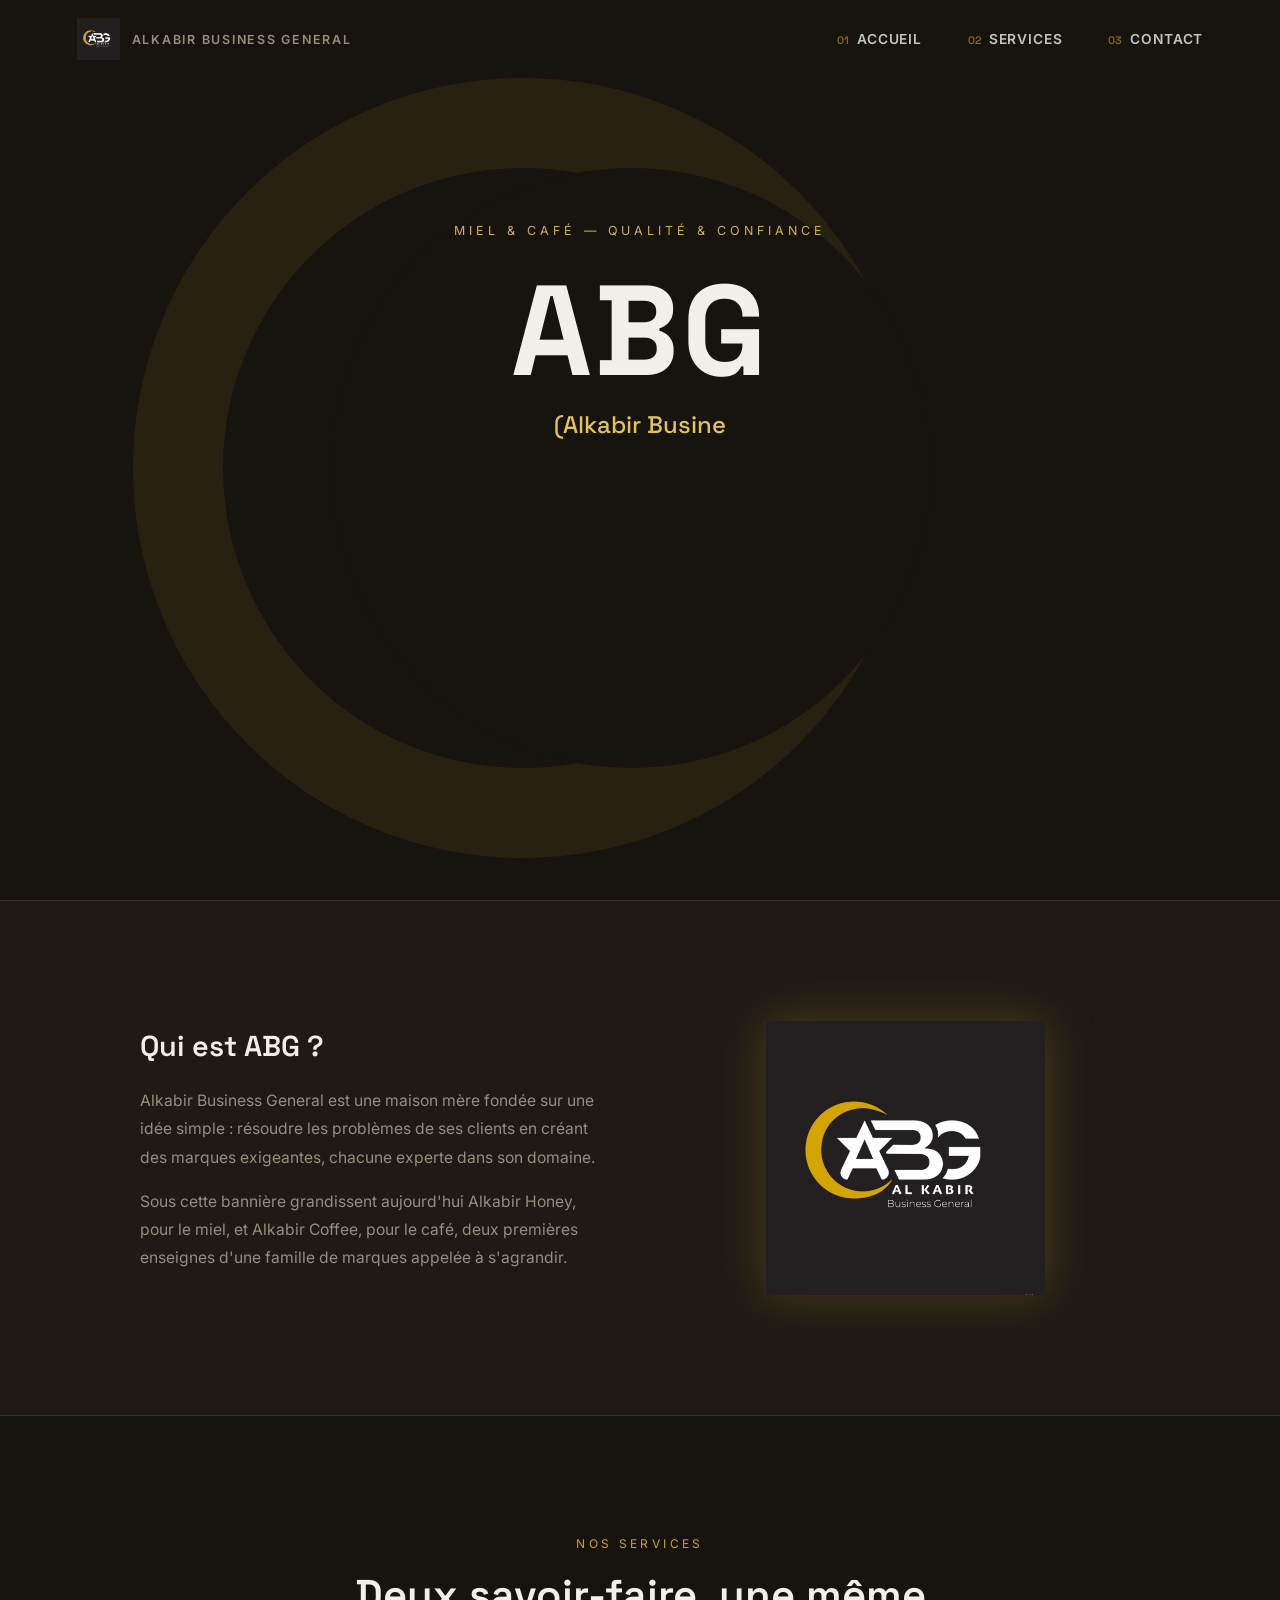
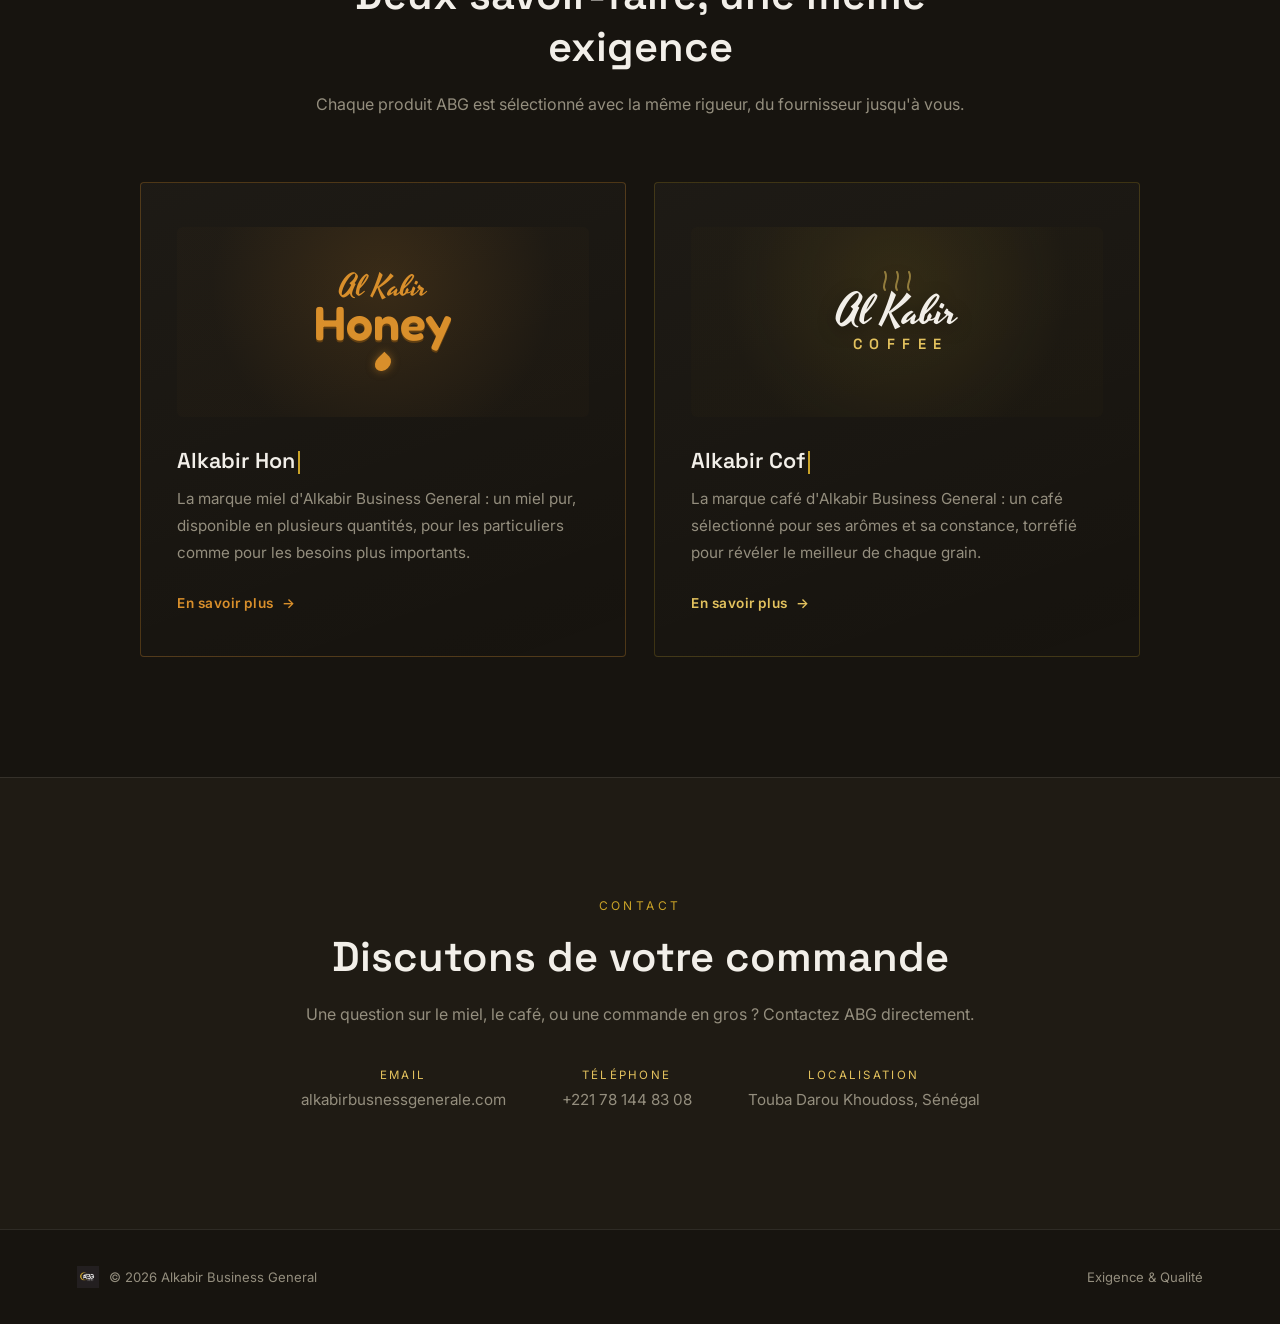
==== index.html @ 4dd462fc "Rename abg-landing.html to index.html" ====
<!DOCTYPE html>
<html lang="fr">
<head>
<meta charset="UTF-8">
<meta name="viewport" content="width=device-width, initial-scale=1.0">
<title>ABG — Alkabir Business General</title>
<link rel="preconnect" href="https://fonts.googleapis.com">
<link rel="preconnect" href="https://fonts.gstatic.com" crossorigin>
<link href="https://fonts.googleapis.com/css2?family=Space+Grotesk:wght@400;500;600;700&family=Inter:wght@400;500;600&family=Yesteryear&family=Fredoka:wght@500;600;700&display=swap" rel="stylesheet">
<link rel="stylesheet" href="style.css">
</head>
<body>

<header id="site-header">
  <div class="brand">
    <img src="ABG.jpeg" alt="l-image-de-ABG">
    <span>Alkabir Business General</span>
  </div>
  <nav id="mainNav">
    <ul>
      <li><a href="#accueil"><span class="nav-index">01</span>Accueil</a></li>
      <li><a href="#services"><span class="nav-index">02</span>Services</a></li>
      <li><a href="#contact"><span class="nav-index">03</span>Contact</a></li>
    </ul>
  </nav>
  <button id="navToggle" aria-label="Ouvrir le menu" aria-expanded="false">
    <span></span><span></span><span></span>
  </button>
</header>
<div id="mobileMenu">
  <ul>
    <li><a href="#accueil">Accueil</a></li>
    <li><a href="#services">Services</a></li>
    <li><a href="#contact">Contact</a></li>
  </ul>
</div>

<section class="hero" id="accueil">
  <div class="crescent"></div>
  <span class="eyebrow">Miel &amp; Café — Qualité &amp; Confiance</span>
  <div class="type-wrap">
    <div class="type-abg" id="typeAbg"><span id="typeAbgText"></span><span class="cursor" id="cursor1">&nbsp;</span></div>
    <span class="type-full" id="typeFull"></span>
  </div>
  <p class="tagline" id="tagline">
    ABG — Alkabir Business General est une maison qui construit des marques pensées pour résoudre
    de vrais besoins : la qualité, la confiance et l'exigence, portées par des enseignes comme
    Alkabir Honey et Alkabir Coffee, avec d'autres univers à venir.
  </p>
  <div class="scroll-cue" id="scrollCue">
    <span>Découvrir</span>
    <span class="stick"></span>
  </div>
</section>

<section id="accueil-about">
  <div class="about-grid">
    <div>
      <h3>Qui est ABG ?</h3>
      <p>
        Alkabir Business General est une maison mère fondée sur une idée simple : résoudre les
        problèmes de ses clients en créant des marques exigeantes, chacune experte dans son domaine.
      </p>
      <p>
        Sous cette bannière grandissent aujourd'hui Alkabir Honey, pour le miel, et Alkabir Coffee,
        pour le café, deux premières enseignes d'une famille de marques appelée à s'agrandir.
      </p>
    </div>
    <div class="about-mark">
      <img src="[data-uri]" alt="Emblème ABG">
    </div>
  </div>
</section>

<section id="services">
  <div class="section-head">
    <span class="kicker">Nos Services</span>
    <h2>Deux savoir-faire, une même exigence</h2>
    <p>Chaque produit ABG est sélectionné avec la même rigueur, du fournisseur jusqu'à vous.</p>
  </div>
  <div class="cards">
    <div class="card honey" data-type-target="Alkabir Honey">
      <div class="mark">
        <div class="brand-lockup">
          <span class="script">Al Kabir</span>
          <span class="big">Honey</span>
          <span class="drop"></span>
        </div>
      </div>
      <h3><span class="type-card" id="typeHoney"></span><span class="card-cursor">&nbsp;</span></h3>
      <p>La marque miel d'Alkabir Business General : un miel pur, disponible en plusieurs quantités, pour les particuliers comme pour les besoins plus importants.</p>
      <a class="link" href="#contact">En savoir plus <span class="arrow">→</span></a>
    </div>
    <div class="card coffee" data-type-target="Alkabir Coffee">
      <div class="mark">
        <div class="brand-lockup">
          <svg class="steam" viewBox="0 0 60 26">
            <path d="M18 24 c-4 -6 4 -10 0 -18"/>
            <path d="M30 24 c-4 -6 4 -10 0 -18"/>
            <path d="M42 24 c-4 -6 4 -10 0 -18"/>
          </svg>
          <span class="script">Al Kabir</span>
          <span class="sub">COFFEE</span>
        </div>
      </div>
      <h3><span class="type-card" id="typeCoffee"></span><span class="card-cursor">&nbsp;</span></h3>
      <p>La marque café d'Alkabir Business General : un café sélectionné pour ses arômes et sa constance, torréfié pour révéler le meilleur de chaque grain.</p>
      <a class="link" href="#contact">En savoir plus <span class="arrow">→</span></a>
    </div>
  </div>
</section>

<section id="contact">
  <div class="section-head">
    <span class="kicker">Contact</span>
    <h2>Discutons de votre commande</h2>
    <p>Une question sur le miel, le café, ou une commande en gros ? Contactez ABG directement.</p>
  </div>
  <div class="contact-row">
    <div><span>Email</span>alkabirbusnessgenerale.com</div>
    <div><span>Téléphone</span>+221 78 144 83 08</div>
    <div><span>Localisation</span>Touba Darou Khoudoss, Sénégal</div>
  </div>
</section>

<footer>
  <div class="brand-mini">
    <img src="ABG.jpeg" alt="L-image-de-ABG">
    <span>© 2026 Alkabir Business General</span>
  </div>
  <span>Exigence &amp; Qualité</span>
</footer>
<script src="script.js"></script>
</body>
</html>
---- style.css ----
:root{
    --bg: #17140F;
    --bg-soft: #1F1B14;
    --gold: #C9A227;
    --gold-light: #E3C25E;
    --cream: #F2EFE9;
    --grey: #948E7E;
    --coffee: #2B1D14;
    --honey: #D98F2B;
    --line: rgba(242,239,233,0.10);
  }
  *{box-sizing:border-box; margin:0; padding:0;}
  html{scroll-behavior:smooth;}
  body{
    background:var(--bg);
    color:var(--cream);
    font-family:'Inter', sans-serif;
    overflow-x:hidden;
  }
  h1,h2,h3, .display{
    font-family:'Space Grotesk', sans-serif;
  }
  a{color:inherit; text-decoration:none;}

  /* ---------- NAV ---------- */
  header{
    position:fixed; top:0; left:0; right:0; z-index:100;
    display:flex; align-items:center; justify-content:space-between;
    padding:18px 6vw;
    background:rgba(23,20,15,0);
    border-bottom:1px solid transparent;
    transition:background .35s ease, border-color .35s ease, padding .35s ease;
  }
  header.scrolled{
    background:rgba(23,20,15,0.92);
    backdrop-filter:blur(10px);
    border-bottom:1px solid var(--line);
    padding:12px 6vw;
  }
  .brand{display:flex; align-items:center; gap:12px;}
  .brand img{height:42px; width:auto; display:block; transition:height .35s ease;}
  header.scrolled .brand img{height:34px;}
  .brand span{font-weight:600; letter-spacing:0.14em; font-size:0.78rem; color:var(--grey); text-transform:uppercase;}
  nav ul{list-style:none; display:flex; gap:46px;}
  nav a{
    font-size:0.86rem; font-weight:600; color:var(--cream); opacity:0.8;
    position:relative; padding-bottom:4px;
    letter-spacing:0.06em; text-transform:uppercase;
    display:inline-flex; align-items:baseline; gap:8px;
    transition:opacity .25s ease;
  }
  nav a .nav-index{
    font-family:'Space Grotesk', sans-serif;
    font-size:0.68rem; font-weight:600;
    color:var(--gold); opacity:0.75;
    letter-spacing:0;
  }
  nav a::after{
    content:''; position:absolute; left:0; bottom:-2px; height:1px; width:0;
    background:var(--gold); transition:width .35s cubic-bezier(.4,0,.2,1);
  }
  nav a:hover{opacity:1;}
  nav a:hover::after{width:100%;}

  /* ---------- HAMBURGER / MOBILE MENU ---------- */
  #navToggle{
    display:none;
    flex-direction:column; justify-content:center; gap:5px;
    width:34px; height:34px;
    background:transparent; border:none; cursor:pointer;
    padding:0;
  }
  #navToggle span{
    display:block; width:100%; height:2px; background:var(--cream);
    border-radius:2px;
    transition:transform .3s ease, opacity .3s ease, background .3s ease;
  }
  #navToggle.open span:nth-child(1){transform:translateY(7px) rotate(45deg); background:var(--gold);}
  #navToggle.open span:nth-child(2){opacity:0;}
  #navToggle.open span:nth-child(3){transform:translateY(-7px) rotate(-45deg); background:var(--gold);}

  #mobileMenu{
    position:fixed; top:0; right:0;
    width:min(78vw, 320px); height:100vh;
    background:rgba(23,20,15,0.98);
    backdrop-filter:blur(10px);
    border-left:1px solid var(--line);
    z-index:99;
    transform:translateX(100%);
    transition:transform .4s cubic-bezier(.4,0,.2,1);
    display:flex; align-items:center;
  }
  #mobileMenu.open{transform:translateX(0);}
  #mobileMenu ul{list-style:none; width:100%; padding:0 12vw;}
  #mobileMenu li{border-bottom:1px solid var(--line);}
  #mobileMenu a{
    display:block; padding:22px 0;
    font-family:'Space Grotesk', sans-serif;
    font-size:1.4rem; font-weight:600; color:var(--cream);
  }

  /* ---------- HERO ---------- */
  .hero{
    position:relative;
    min-height:100vh;
    display:flex; flex-direction:column; align-items:center; justify-content:center;
    text-align:center;
    padding:120px 6vw 80px;
    overflow:hidden;
  }
  .crescent{
    position:absolute;
    width:min(70vw, 780px); height:min(70vw, 780px);
    border-radius:50%;
    border:min(9vw, 90px) solid var(--gold);
    opacity:0.09;
    left:50%; top:52%;
    transform:translate(-65%,-50%);
    pointer-events:none;
  }
  .crescent::after{
    content:'';
    position:absolute; inset:0;
    border-radius:50%;
    background:var(--bg);
    transform:translateX(18%);
  }
  .eyebrow{
    font-size:0.78rem; letter-spacing:0.32em; text-transform:uppercase;
    color:var(--gold-light); margin-bottom:26px; opacity:0.9;
    z-index:2;
  }
  .type-wrap{
    z-index:2;
    font-family:'Space Grotesk', sans-serif;
    font-weight:700;
    line-height:1.05;
  }
  .type-abg{
    font-size:clamp(3.2rem, 11vw, 8rem);
    color:var(--cream);
    letter-spacing:0.02em;
  }
  .type-abg .cursor{
    display:inline-block; width:0.09em; margin-left:6px;
    background:var(--gold); animation:blink 0.9s steps(1) infinite;
  }
  .type-full{
    display:block;
    font-size:clamp(1rem, 2.6vw, 1.5rem);
    font-weight:500;
    color:var(--gold-light);
    margin-top:14px;
    min-height:1.6em;
  }
  @keyframes blink{50%{opacity:0;}}
  .letter-pop{
    display:inline-block;
    opacity:0;
    animation:popIn .38s cubic-bezier(.34,1.56,.64,1) forwards;
  }
  @keyframes popIn{
    0%{opacity:0; transform:translateY(12px) scale(.55) rotate(-6deg); color:var(--gold-light);}
    55%{opacity:1; transform:translateY(-4px) scale(1.12) rotate(2deg); color:var(--gold-light);}
    100%{opacity:1; transform:translateY(0) scale(1) rotate(0deg); color:inherit;}
  }
  .tagline{
    z-index:2;
    max-width:620px;
    margin:34px auto 0;
    font-size:1.05rem;
    line-height:1.75;
    color:var(--grey);
    opacity:0;
    transform:translateY(12px);
    transition:opacity .8s ease, transform .8s ease;
  }
  .tagline.show{opacity:1; transform:translateY(0);}
  .scroll-cue{
    z-index:2;
    margin-top:56px;
    font-size:0.75rem;
    letter-spacing:0.24em;
    text-transform:uppercase;
    color:var(--grey);
    display:flex; flex-direction:column; align-items:center; gap:10px;
    opacity:0;
    transition:opacity 1s ease;
  }
  .scroll-cue.show{opacity:0.7;}
  .scroll-cue .stick{width:1px; height:34px; background:var(--grey); position:relative; overflow:hidden;}
  .scroll-cue .stick::after{
    content:''; position:absolute; top:-100%; left:0; width:100%; height:100%;
    background:var(--gold); animation:drip 1.8s ease-in-out infinite;
  }
  @keyframes drip{0%{top:-100%;} 60%{top:100%;} 100%{top:100%;}}

  /* ---------- SECTION helpers ---------- */
  section{padding:120px 6vw;}
  .section-head{max-width:680px; margin:0 auto 64px; text-align:center;}
  .section-head .kicker{
    display:block; font-size:0.75rem; letter-spacing:0.28em; text-transform:uppercase;
    color:var(--gold); margin-bottom:18px;
  }
  .section-head h2{font-size:clamp(1.8rem,4vw,2.6rem); font-weight:600; line-height:1.25;}
  .section-head p{margin-top:18px; color:var(--grey); font-size:1rem; line-height:1.7;}

  /* ---------- ABOUT ---------- */
  #accueil-about{
    background:var(--bg-soft);
    border-top:1px solid var(--line);
    border-bottom:1px solid var(--line);
  }
  .about-grid{
    max-width:1000px; margin:0 auto;
    display:grid; grid-template-columns:1fr 1fr; gap:60px; align-items:center;
  }
  .about-grid h3{font-size:1.8rem; font-weight:600; margin-bottom:22px; line-height:1.3;}
  .about-grid p{color:var(--grey); line-height:1.8; margin-bottom:16px; font-size:0.98rem;}
  .about-mark{
    display:flex; align-items:center; justify-content:center;
    position:relative;
  }
  .about-mark::before{
    content:'';
    position:absolute;
    width:70%; height:70%;
    border-radius:50%;
    background:radial-gradient(circle, rgba(201,162,39,0.28), rgba(201,162,39,0) 70%);
    animation:glowPulse 4.5s ease-in-out infinite;
  }
  .about-mark img{
    width:100%; max-width:280px; height:auto;
    position:relative; z-index:1;
    animation:logoFloat 5.5s ease-in-out infinite;
    filter:drop-shadow(0 0 24px rgba(201,162,39,0.25));
  }
  @keyframes logoFloat{
    0%,100%{transform:translateY(0) rotate(0deg);}
    50%{transform:translateY(-10px) rotate(-1.2deg);}
  }
  @keyframes glowPulse{
    0%,100%{opacity:0.5; transform:scale(0.92);}
    50%{opacity:1; transform:scale(1.08);}
  }
  @media (prefers-reduced-motion: reduce){
    .about-mark img, .about-mark::before{animation:none;}
  }

  /* ---------- SERVICES ---------- */
  #services{
    scroll-margin-top:90px;
  }
  .cards{
    max-width:1000px; margin:0 auto;
    display:grid; grid-template-columns:1fr 1fr; gap:28px;
  }
  .card{
    border:1px solid var(--line);
    border-radius:4px;
    padding:44px 36px;
    background:linear-gradient(160deg, rgba(242,239,233,0.03), rgba(242,239,233,0));
    transition:border-color .3s ease, transform .3s ease;
  }
  .card:hover{transform:translateY(-4px);}
  .card .mark{
    width:100%; height:190px;
    display:flex; align-items:center; justify-content:center;
    margin-bottom:30px;
    border-radius:6px;
    position:relative;
    overflow:hidden;
  }
  .card .mark svg{
    height:100%; width:auto;
    filter:drop-shadow(0 10px 22px rgba(0,0,0,0.35));
    transition:transform .4s ease;
  }
  .card:hover .mark svg{transform:translateY(-4px) scale(1.03);}
  .card.honey{border-color:rgba(217,143,43,0.28);}
  .card.honey .mark{background:radial-gradient(circle at 50% 30%, rgba(217,143,43,0.16), rgba(217,143,43,0.02) 70%);}
  .card.coffee{border-color:rgba(201,162,39,0.22);}
  .card.coffee .mark{background:radial-gradient(circle at 50% 30%, rgba(201,162,39,0.14), rgba(201,162,39,0.02) 70%);}

  /* ---------- BRAND LOGO LOCKUPS (Alkabir Honey / Alkabir Coffee) ---------- */
  .brand-lockup{
    display:flex; flex-direction:column; align-items:center; justify-content:center;
    text-align:center; position:relative; z-index:1;
    transition:transform .4s ease;
  }
  .card:hover .brand-lockup{transform:translateY(-4px);}
  .brand-lockup .script{
    font-family:'Yesteryear', cursive;
    line-height:1;
  }
  .brand-lockup .drip{
    position:absolute; pointer-events:none;
  }
  /* Coffee lockup */
  .coffee .brand-lockup .script{
    font-size:2.6rem; color:var(--cream);
    text-shadow:0 4px 18px rgba(0,0,0,0.4);
  }
  .coffee .brand-lockup .sub{
    font-family:'Space Grotesk', sans-serif;
    font-size:0.92rem; font-weight:600; letter-spacing:0.5em;
    color:var(--gold-light); margin-top:2px; padding-left:0.5em;
  }
  .coffee .brand-lockup .steam{
    position:absolute; top:-26px; left:50%; transform:translateX(-50%);
    width:60px; height:26px; opacity:0.55;
  }
  .coffee .brand-lockup .steam path{
    stroke:var(--gold-light); stroke-width:2; fill:none; stroke-linecap:round;
    animation:steamRise 3.2s ease-in-out infinite;
  }
  .coffee .brand-lockup .steam path:nth-child(2){animation-delay:.5s;}
  .coffee .brand-lockup .steam path:nth-child(3){animation-delay:1s;}
  @keyframes steamRise{
    0%{opacity:0; transform:translateY(6px);}
    30%{opacity:0.7;}
    100%{opacity:0; transform:translateY(-14px);}
  }
  /* Honey lockup */
  .honey .brand-lockup .script{
    font-size:1.9rem; color:var(--honey);
  }
  .honey .brand-lockup .big{
    font-family:'Fredoka', sans-serif;
    font-weight:600; font-size:3rem; line-height:1;
    color:var(--honey);
    text-shadow:0 2px 0 rgba(169,102,14,0.4);
    margin-top:-6px;
  }
  .honey .brand-lockup .drop{
    width:14px; height:18px; margin:8px auto 0;
    background:var(--honey);
    border-radius:0 50% 50% 50%;
    transform:rotate(45deg);
    animation:dropFall 2.6s ease-in-out infinite;
    box-shadow:0 0 8px rgba(217,143,43,0.5);
  }
  @keyframes dropFall{
    0%,100%{transform:rotate(45deg) translateY(0); opacity:1;}
    50%{transform:rotate(45deg) translateY(6px); opacity:0.6;}
  }
  .card h3{font-size:1.35rem; font-weight:600; margin-bottom:12px; font-family:'Space Grotesk', sans-serif;}
  .card-cursor{
    display:inline-block; width:0.08em; margin-left:3px;
    background:var(--gold); animation:blink 0.9s steps(1) infinite;
    height:1.1em; vertical-align:-0.15em;
  }
  .card.animated .card-cursor{display:none;}
  .card p{color:var(--grey); font-size:0.95rem; line-height:1.75; margin-bottom:26px;}
  .card .link{
    font-size:0.85rem; font-weight:600; letter-spacing:0.04em;
    display:inline-flex; align-items:center; gap:8px;
  }
  .card.honey .link{color:var(--honey);}
  .card.coffee .link{color:var(--gold-light);}
  .card .link .arrow{transition:transform .25s ease;}
  .card:hover .link .arrow{transform:translateX(5px);}

  /* ---------- CONTACT ---------- */
  #contact{
    background:var(--bg-soft);
    border-top:1px solid var(--line);
    text-align:center;
  }
  #contact .section-head{margin-bottom:40px;}
  .contact-row{
    display:flex; justify-content:center; gap:56px; flex-wrap:wrap;
    color:var(--grey); font-size:0.95rem;
  }
  .contact-row div span{display:block; color:var(--gold-light); font-size:0.72rem; letter-spacing:0.2em; text-transform:uppercase; margin-bottom:8px;}

  /* ---------- FOOTER ---------- */
  footer{
    padding:36px 6vw;
    display:flex; align-items:center; justify-content:space-between;
    border-top:1px solid var(--line);
    font-size:0.82rem; color:var(--grey);
    flex-wrap:wrap; gap:12px;
  }
  footer .brand-mini{display:flex; align-items:center; gap:10px;}
  footer .brand-mini img{height:22px;}

  @media (max-width:760px){
    nav ul{display:none;}
    #navToggle{display:flex;}
    .about-grid{grid-template-columns:1fr; text-align:center;}
    .about-mark{order:-1;}
    .cards{grid-template-columns:1fr;}
    .contact-row{gap:28px;}
  }

  @media (prefers-reduced-motion: reduce){
    html{scroll-behavior:auto;}
    .type-abg .cursor{animation:none;}
    .scroll-cue .stick::after{animation:none;}
    .tagline{transition:none;}
    .coffee .brand-lockup .steam path,
    .honey .brand-lockup .drop{animation:none;}
  }
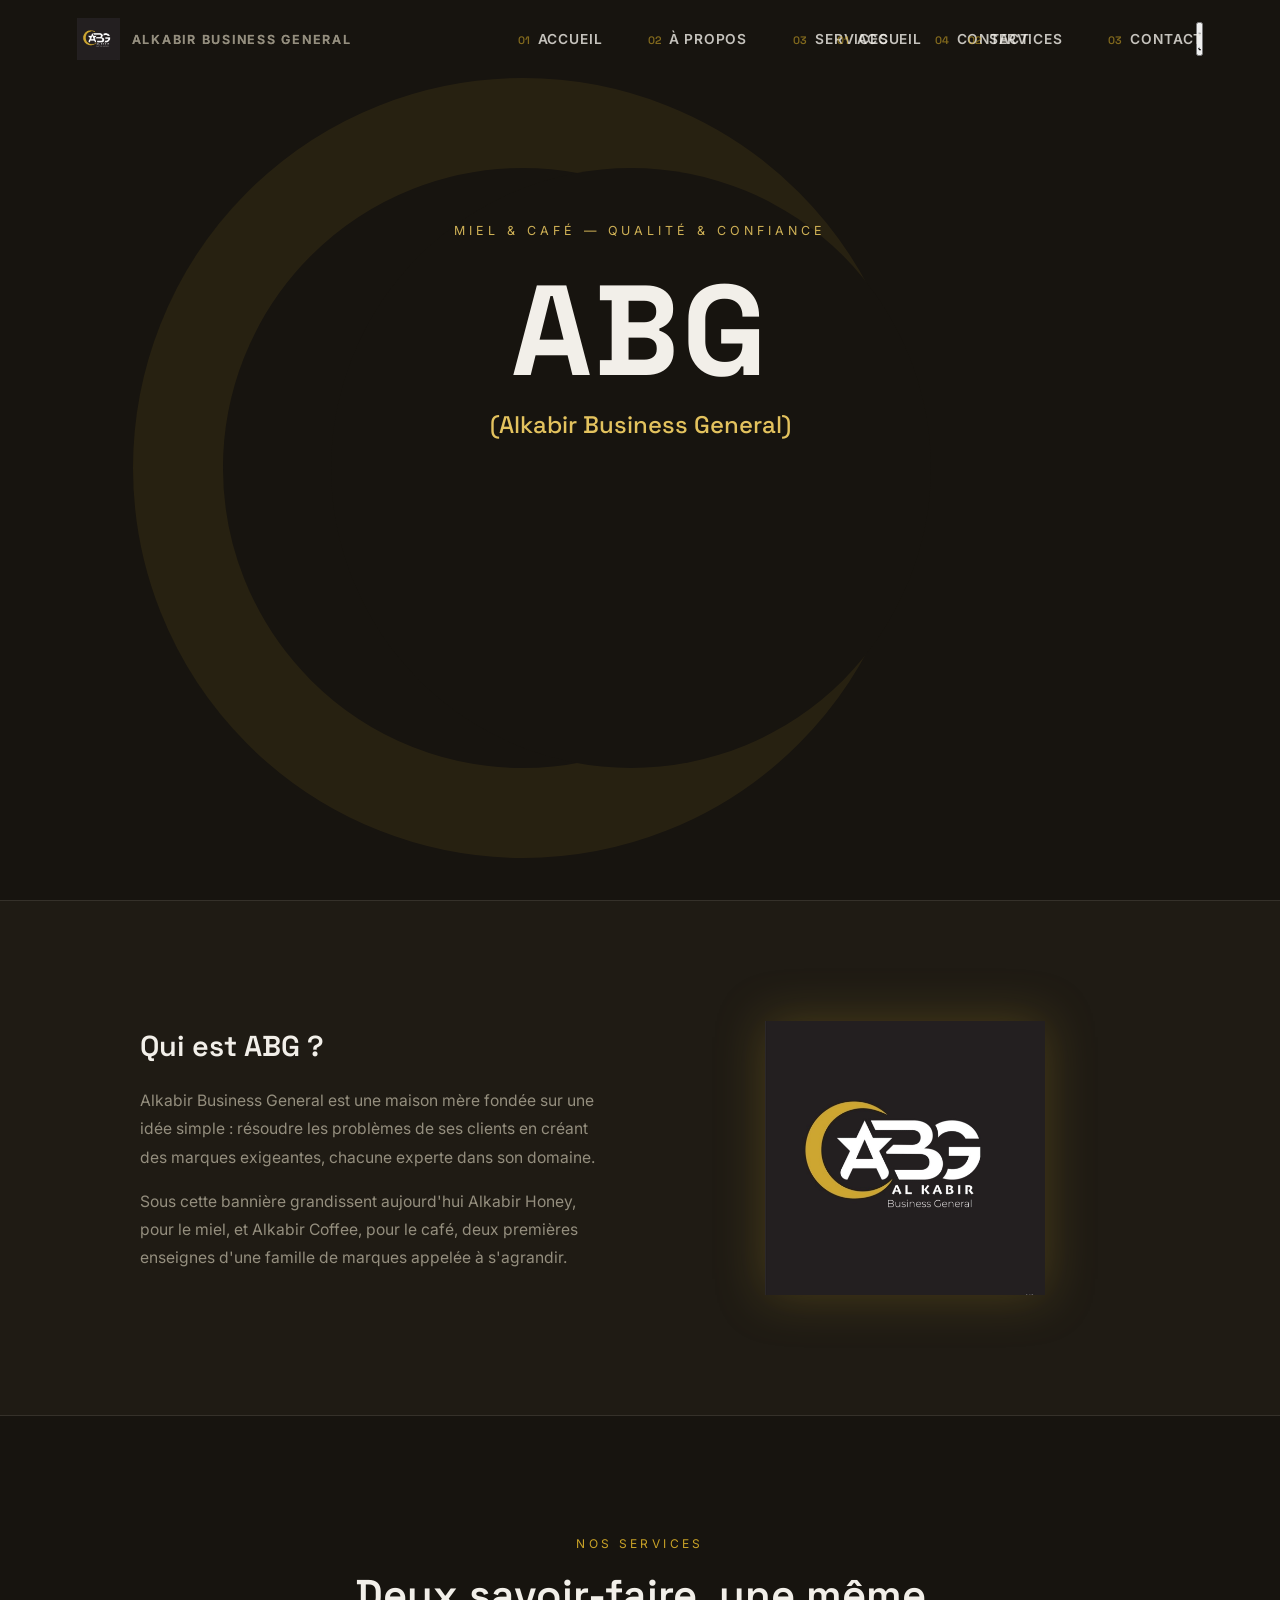
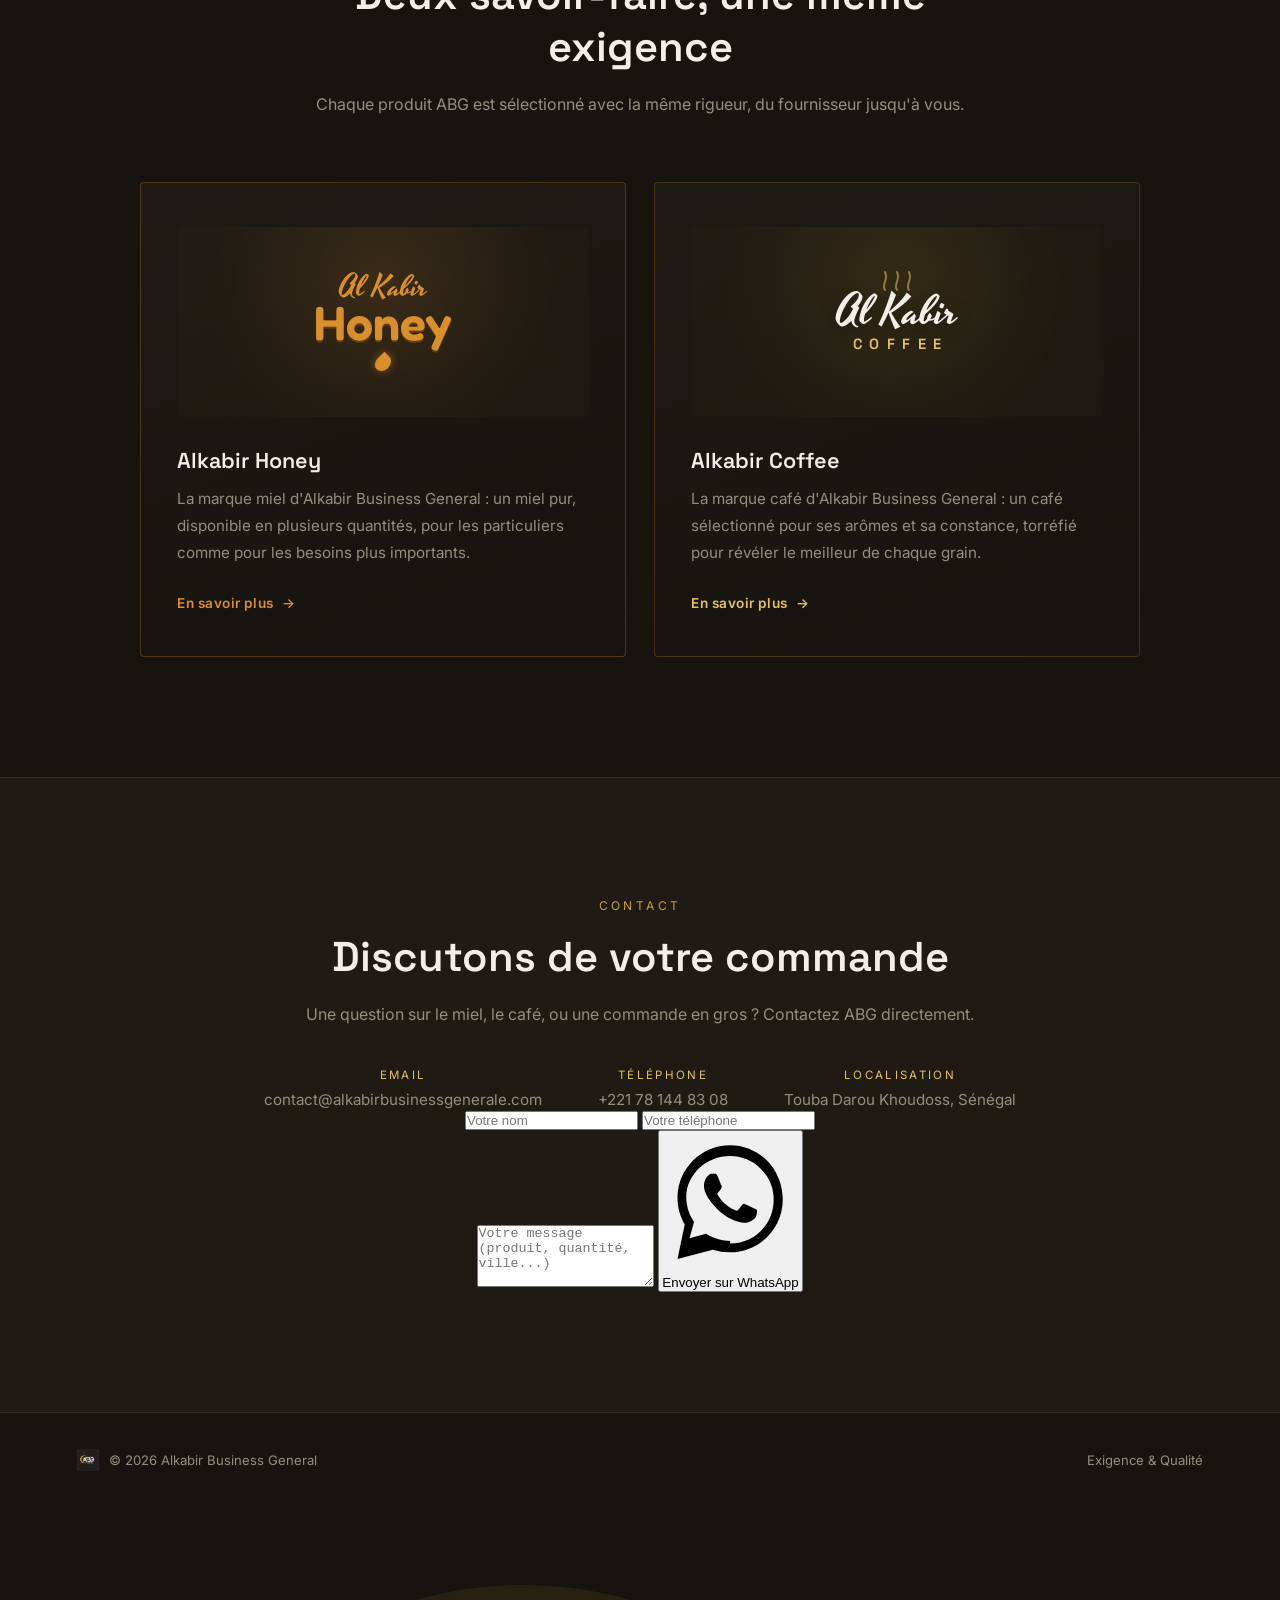
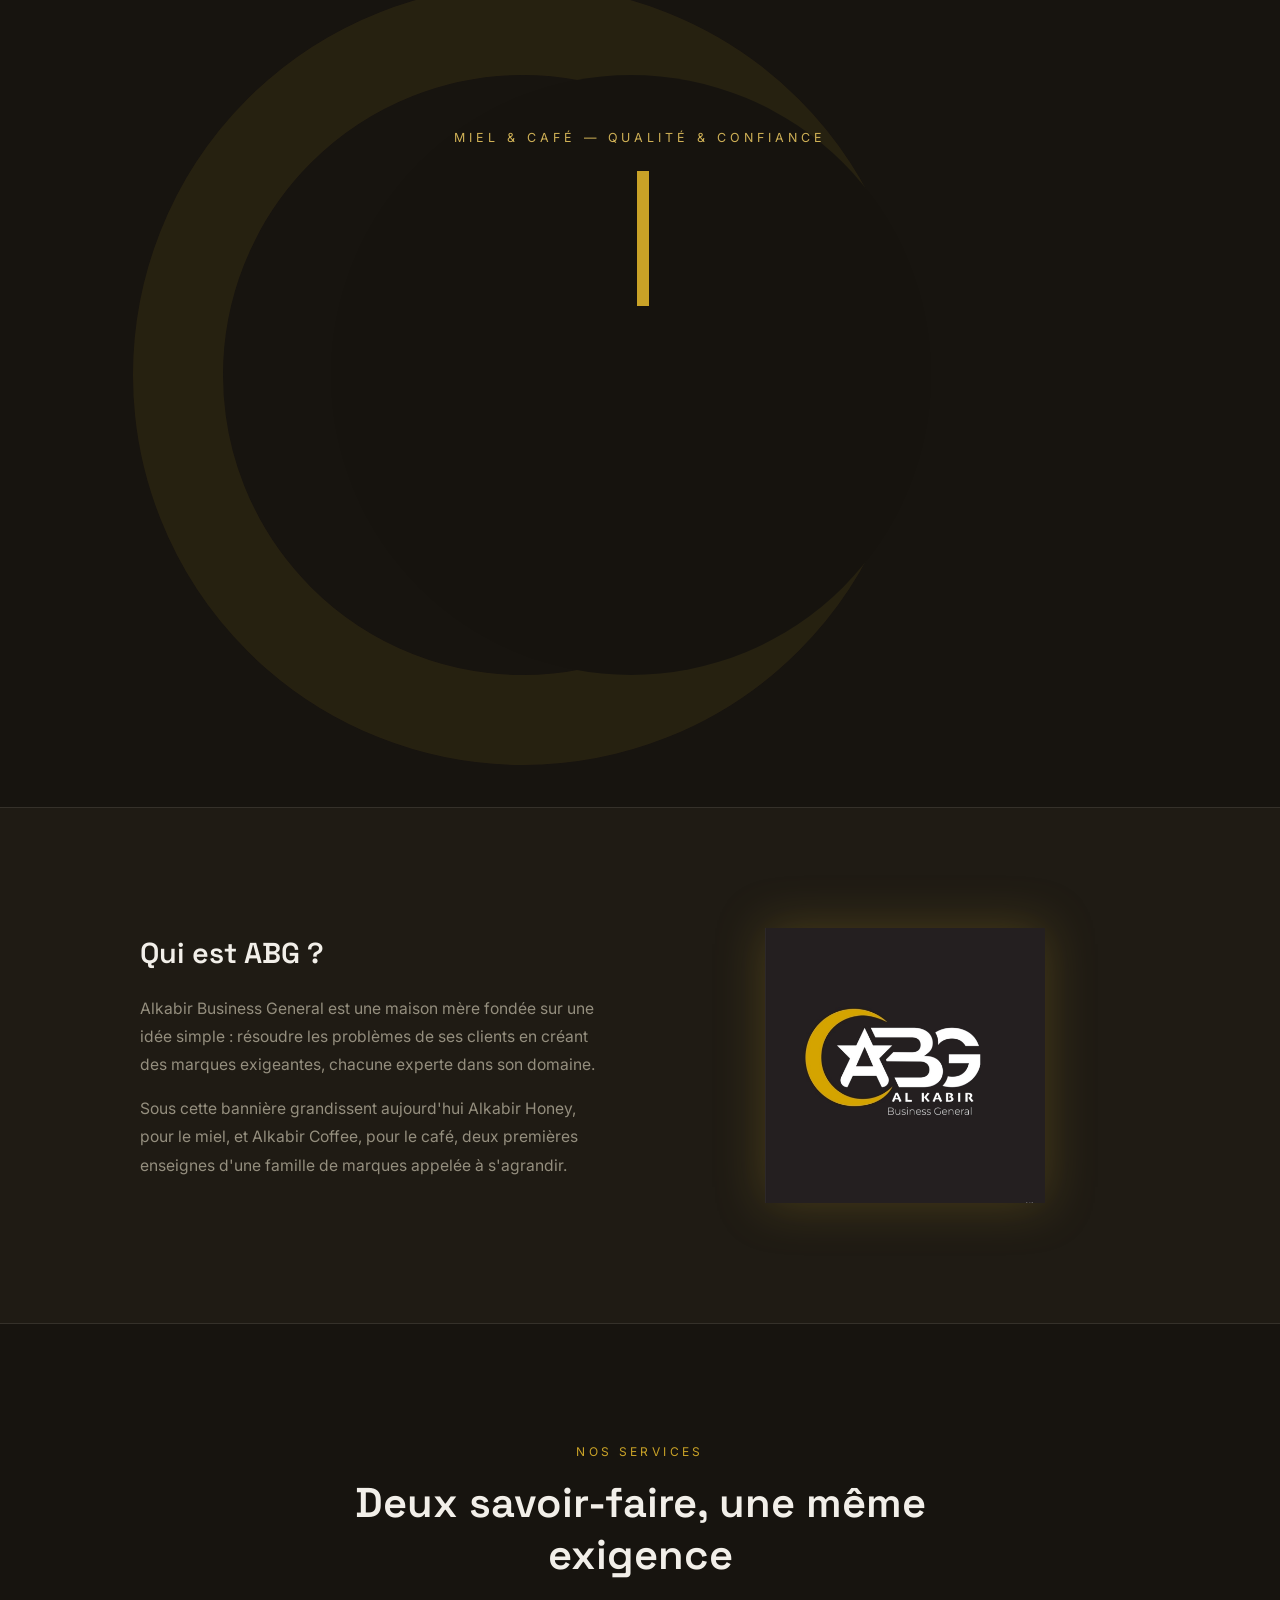
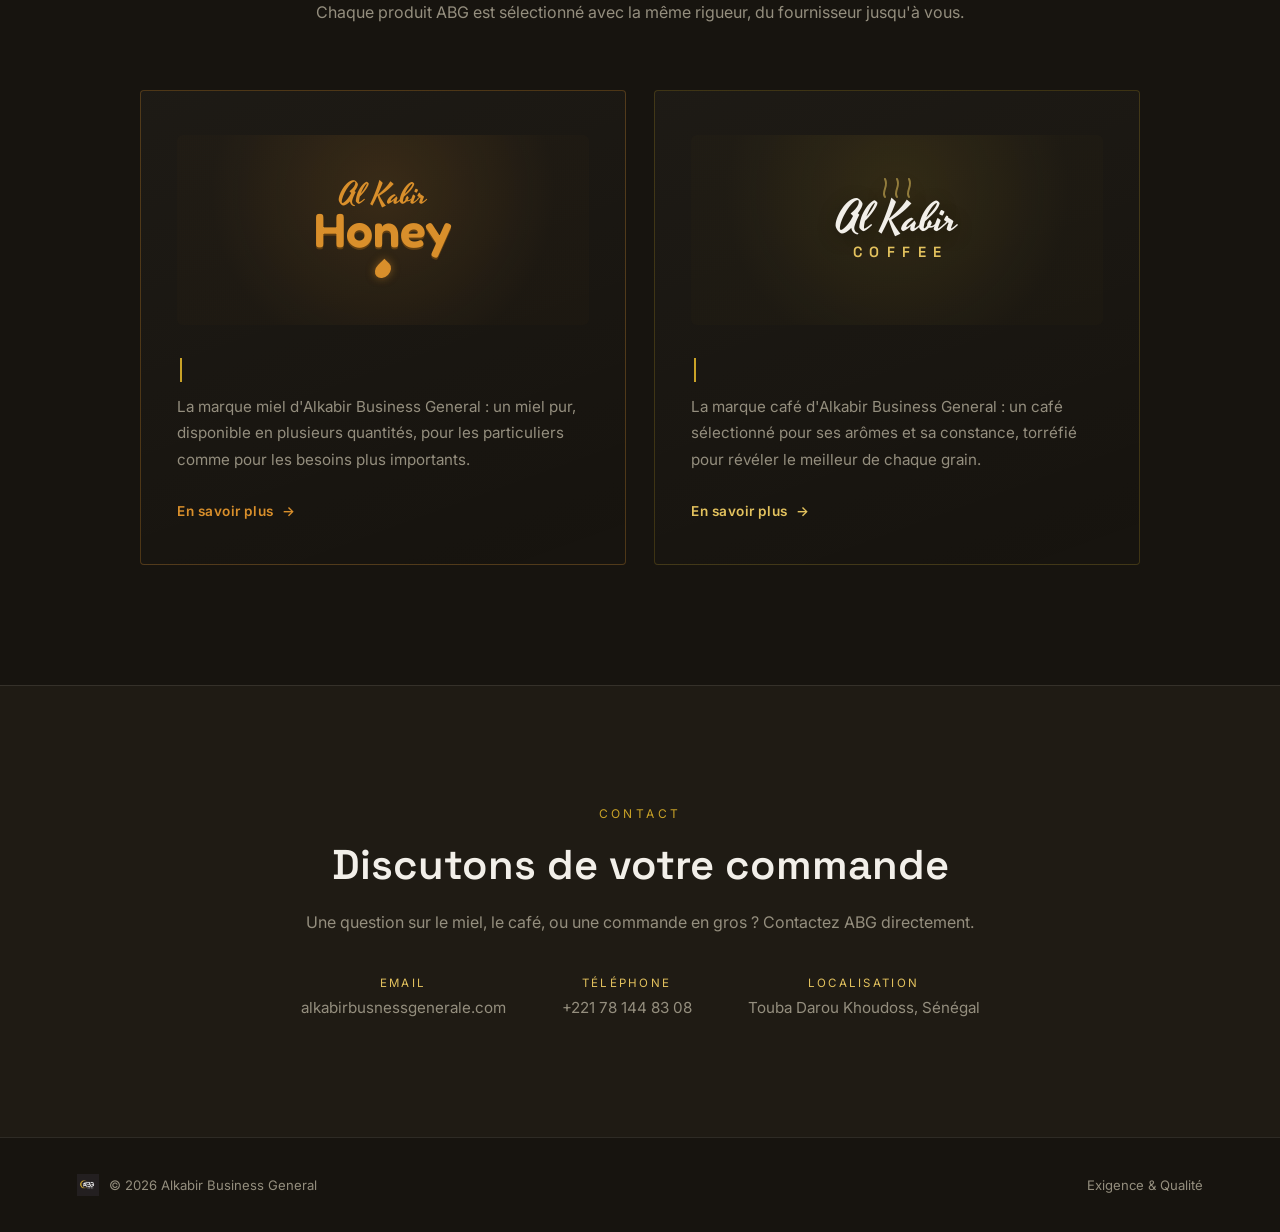
==== commit 28ed971d: "Create index.html for ABG website layout Added HTML structure for the ABG website, including header," ====
--- a/index.html
+++ b/index.html
@@ -10,6 +10,166 @@
 <link rel="stylesheet" href="style.css">
 </head>
 <body>
+<!DOCTYPE html>
+<html lang="fr">
+<head>
+<meta charset="UTF-8">
+<meta name="viewport" content="width=device-width, initial-scale=1.0">
+<title>ABG — Alkabir Business General</title>
+<meta name="description" content="Alkabir Business General (ABG) : miel et café de qualité, avec Alkabir Honey et Alkabir Coffee. Basé à Touba Darou Khoudoss, Sénégal.">
+<link rel="preconnect" href="https://fonts.googleapis.com">
+<link rel="preconnect" href="https://fonts.gstatic.com" crossorigin>
+<link href="https://fonts.googleapis.com/css2?family=Space+Grotesk:wght@400;500;600;700&family=Inter:wght@400;500;600&family=Yesteryear&family=Fredoka:wght@500;600;700&display=swap" rel="stylesheet">
+<link rel="stylesheet" href="style.css">
+<script>
+  (function(){
+    var t = localStorage.getItem('abg-theme') || 'dark';
+    document.documentElement.setAttribute('data-theme', t);
+  })();
+</script>
+</head>
+<body>
+
+<header id="site-header">
+  <div class="brand">
+    <img src="ABG.jpeg" alt="Logo ABG — Alkabir Business General" class="brand-logo">
+    <span>Alkabir Business General</span>
+  </div>
+  <nav id="mainNav">
+    <ul>
+      <li><a href="#accueil"><span class="nav-index">01</span>Accueil</a></li>
+      <li><a href="#accueil-about"><span class="nav-index">02</span>À propos</a></li>
+      <li><a href="#services"><span class="nav-index">03</span>Services</a></li>
+      <li><a href="#contact"><span class="nav-index">04</span>Contact</a></li>
+    </ul>
+  </nav>
+  <button id="themeToggle" class="theme-toggle" aria-label="Changer de thème">
+    <svg class="icon-sun" viewBox="0 0 24 24" fill="none" stroke="currentColor" stroke-width="2"><circle cx="12" cy="12" r="4.5"/><path d="M12 2.5v2M12 19.5v2M4.2 4.2l1.4 1.4M18.4 18.4l1.4 1.4M2.5 12h2M19.5 12h2M4.2 19.8l1.4-1.4M18.4 5.6l1.4-1.4"/></svg>
+    <svg class="icon-moon" viewBox="0 0 24 24" fill="currentColor"><path d="M20.5 14.5A8.5 8.5 0 0 1 9.5 3.5a.6.6 0 0 0-.8-.7A9.5 9.5 0 1 0 21.2 15.3a.6.6 0 0 0-.7-.8z"/></svg>
+  </button>
+  <button id="navToggle" aria-label="Ouvrir le menu" aria-expanded="false">
+    <span></span><span></span><span></span>
+  </button>
+</header>
+<div id="mobileMenu">
+  <ul>
+    <li><a href="#accueil">Accueil</a></li>
+    <li><a href="#accueil-about">À propos</a></li>
+    <li><a href="#services">Services</a></li>
+    <li><a href="#contact">Contact</a></li>
+  </ul>
+</div>
+
+<section class="hero" id="accueil">
+  <div class="crescent"></div>
+  <span class="eyebrow">Miel &amp; Café — Qualité &amp; Confiance</span>
+  <div class="type-wrap">
+    <div class="type-abg" id="typeAbg"><span id="typeAbgText"></span><span class="cursor" id="cursor1">&nbsp;</span></div>
+    <span class="type-full" id="typeFull"></span>
+  </div>
+  <p class="tagline" id="tagline">
+    ABG — Alkabir Business General est une maison qui construit des marques pensées pour résoudre
+    de vrais besoins : la qualité, la confiance et l'exigence, portées par des enseignes comme
+    Alkabir Honey et Alkabir Coffee, avec d'autres univers à venir.
+  </p>
+  <div class="scroll-cue" id="scrollCue">
+    <span>Découvrir</span>
+    <span class="stick"></span>
+  </div>
+</section>
+
+<section id="accueil-about">
+  <div class="about-grid">
+    <div>
+      <h3>Qui est ABG ?</h3>
+      <p>
+        Alkabir Business General est une maison mère fondée sur une idée simple : résoudre les
+        problèmes de ses clients en créant des marques exigeantes, chacune experte dans son domaine.
+      </p>
+      <p>
+        Sous cette bannière grandissent aujourd'hui Alkabir Honey, pour le miel, et Alkabir Coffee,
+        pour le café, deux premières enseignes d'une famille de marques appelée à s'agrandir.
+      </p>
+    </div>
+    <div class="about-mark">
+      <img src="ABG.jpeg" alt="Emblème ABG" class="brand-logo">
+    </div>
+  </div>
+</section>
+
+<section id="services">
+  <div class="section-head">
+    <span class="kicker">Nos Services</span>
+    <h2>Deux savoir-faire, une même exigence</h2>
+    <p>Chaque produit ABG est sélectionné avec la même rigueur, du fournisseur jusqu'à vous.</p>
+  </div>
+  <div class="cards">
+    <div class="card honey" data-type-target="Alkabir Honey">
+      <div class="mark">
+        <div class="brand-lockup">
+          <span class="script">Al Kabir</span>
+          <span class="big">Honey</span>
+          <span class="drop"></span>
+        </div>
+      </div>
+      <h3><span class="type-card" id="typeHoney"></span><span class="card-cursor">&nbsp;</span></h3>
+      <p>La marque miel d'Alkabir Business General : un miel pur, disponible en plusieurs quantités, pour les particuliers comme pour les besoins plus importants.</p>
+      <a class="link" href="#contact">En savoir plus <span class="arrow">→</span></a>
+    </div>
+    <div class="card coffee" data-type-target="Alkabir Coffee">
+      <div class="mark">
+        <div class="brand-lockup">
+          <svg class="steam" viewBox="0 0 60 26">
+            <path d="M18 24 c-4 -6 4 -10 0 -18"/>
+            <path d="M30 24 c-4 -6 4 -10 0 -18"/>
+            <path d="M42 24 c-4 -6 4 -10 0 -18"/>
+          </svg>
+          <span class="script">Al Kabir</span>
+          <span class="sub">COFFEE</span>
+        </div>
+      </div>
+      <h3><span class="type-card" id="typeCoffee"></span><span class="card-cursor">&nbsp;</span></h3>
+      <p>La marque café d'Alkabir Business General : un café sélectionné pour ses arômes et sa constance, torréfié pour révéler le meilleur de chaque grain.</p>
+      <a class="link" href="#contact">En savoir plus <span class="arrow">→</span></a>
+    </div>
+  </div>
+</section>
+
+<section id="contact">
+  <div class="section-head">
+    <span class="kicker">Contact</span>
+    <h2>Discutons de votre commande</h2>
+    <p>Une question sur le miel, le café, ou une commande en gros ? Contactez ABG directement.</p>
+  </div>
+  <div class="contact-row">
+    <div><span>Email</span><a href="mailto:contact@alkabirbusinessgenerale.com">contact@alkabirbusinessgenerale.com</a></div>
+    <div><span>Téléphone</span>+221 78 144 83 08</div>
+    <div><span>Localisation</span>Touba Darou Khoudoss, Sénégal</div>
+  </div>
+
+  <form id="contactForm" class="contact-form" novalidate>
+    <div class="form-row">
+      <input type="text" id="cf-name" name="name" placeholder="Votre nom" required>
+      <input type="tel" id="cf-phone" name="phone" placeholder="Votre téléphone" required>
+    </div>
+    <textarea id="cf-message" name="message" rows="4" placeholder="Votre message (produit, quantité, ville...)" required></textarea>
+    <button type="submit" class="btn-whatsapp">
+      <svg viewBox="0 0 32 32" class="wa-icon" aria-hidden="true"><path fill="currentColor" d="M16.02 3C9.4 3 4 8.4 4 15.02c0 2.22.6 4.3 1.65 6.1L4 29l8.06-2.11a12.9 12.9 0 0 0 3.96.62h.01c6.62 0 12.02-5.4 12.02-12.02C28.05 8.4 22.65 3 16.02 3zm0 21.9h-.01a10 10 0 0 1-5.1-1.4l-.37-.22-3.79.99 1.02-3.7-.24-.38a9.86 9.86 0 0 1-1.53-5.27C6 9.9 10.4 5.5 16.03 5.5c2.66 0 5.16 1.04 7.04 2.93a9.85 9.85 0 0 1 2.91 7.03c0 5.63-4.4 10.04-9.96 10.04zm5.5-7.44c-.3-.15-1.77-.87-2.05-.97-.27-.1-.47-.15-.67.15-.2.3-.77.97-.94 1.17-.17.2-.35.22-.65.07-.3-.15-1.25-.46-2.38-1.47-.88-.78-1.47-1.75-1.65-2.05-.17-.3-.02-.46.13-.6.13-.13.3-.35.45-.52.15-.17.2-.3.3-.5.1-.2.05-.37-.02-.52-.07-.15-.67-1.6-.92-2.2-.24-.57-.49-.5-.67-.5h-.57c-.2 0-.52.07-.79.37-.27.3-1.04 1.02-1.04 2.47s1.07 2.87 1.22 3.07c.15.2 2.1 3.2 5.1 4.5.71.31 1.27.49 1.7.63.72.23 1.37.2 1.88.12.57-.08 1.77-.72 2.02-1.42.25-.7.25-1.3.17-1.42-.07-.12-.27-.2-.57-.35z"/></svg>
+      Envoyer sur WhatsApp
+    </button>
+  </form>
+</section>
+
+<footer>
+  <div class="brand-mini">
+    <img src="ABG.jpeg" alt="Logo ABG — Alkabir Business General" class="brand-logo">
+    <span>© 2026 Alkabir Business General</span>
+  </div>
+  <span>Exigence &amp; Qualité</span>
+</footer>
+<script src="script.js"></script>
+</body>
+</html>
 
 <header id="site-header">
   <div class="brand">
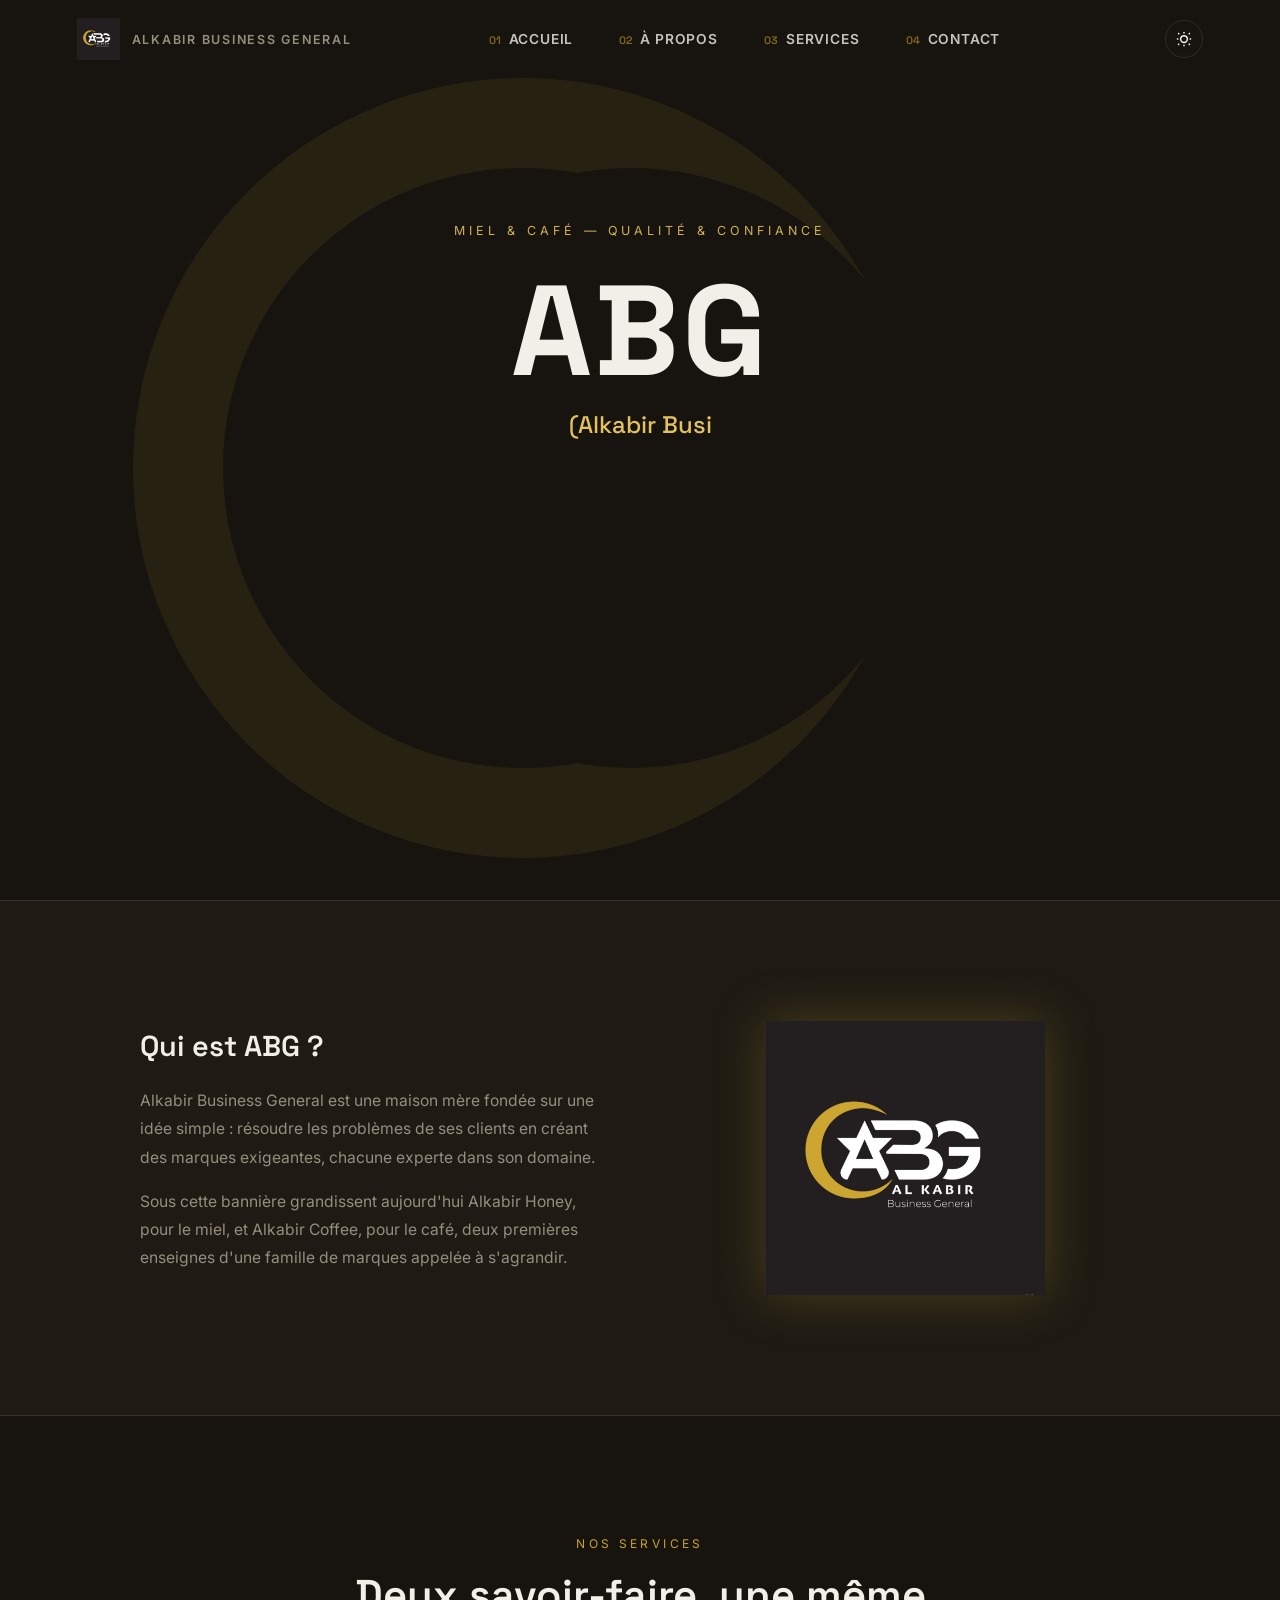
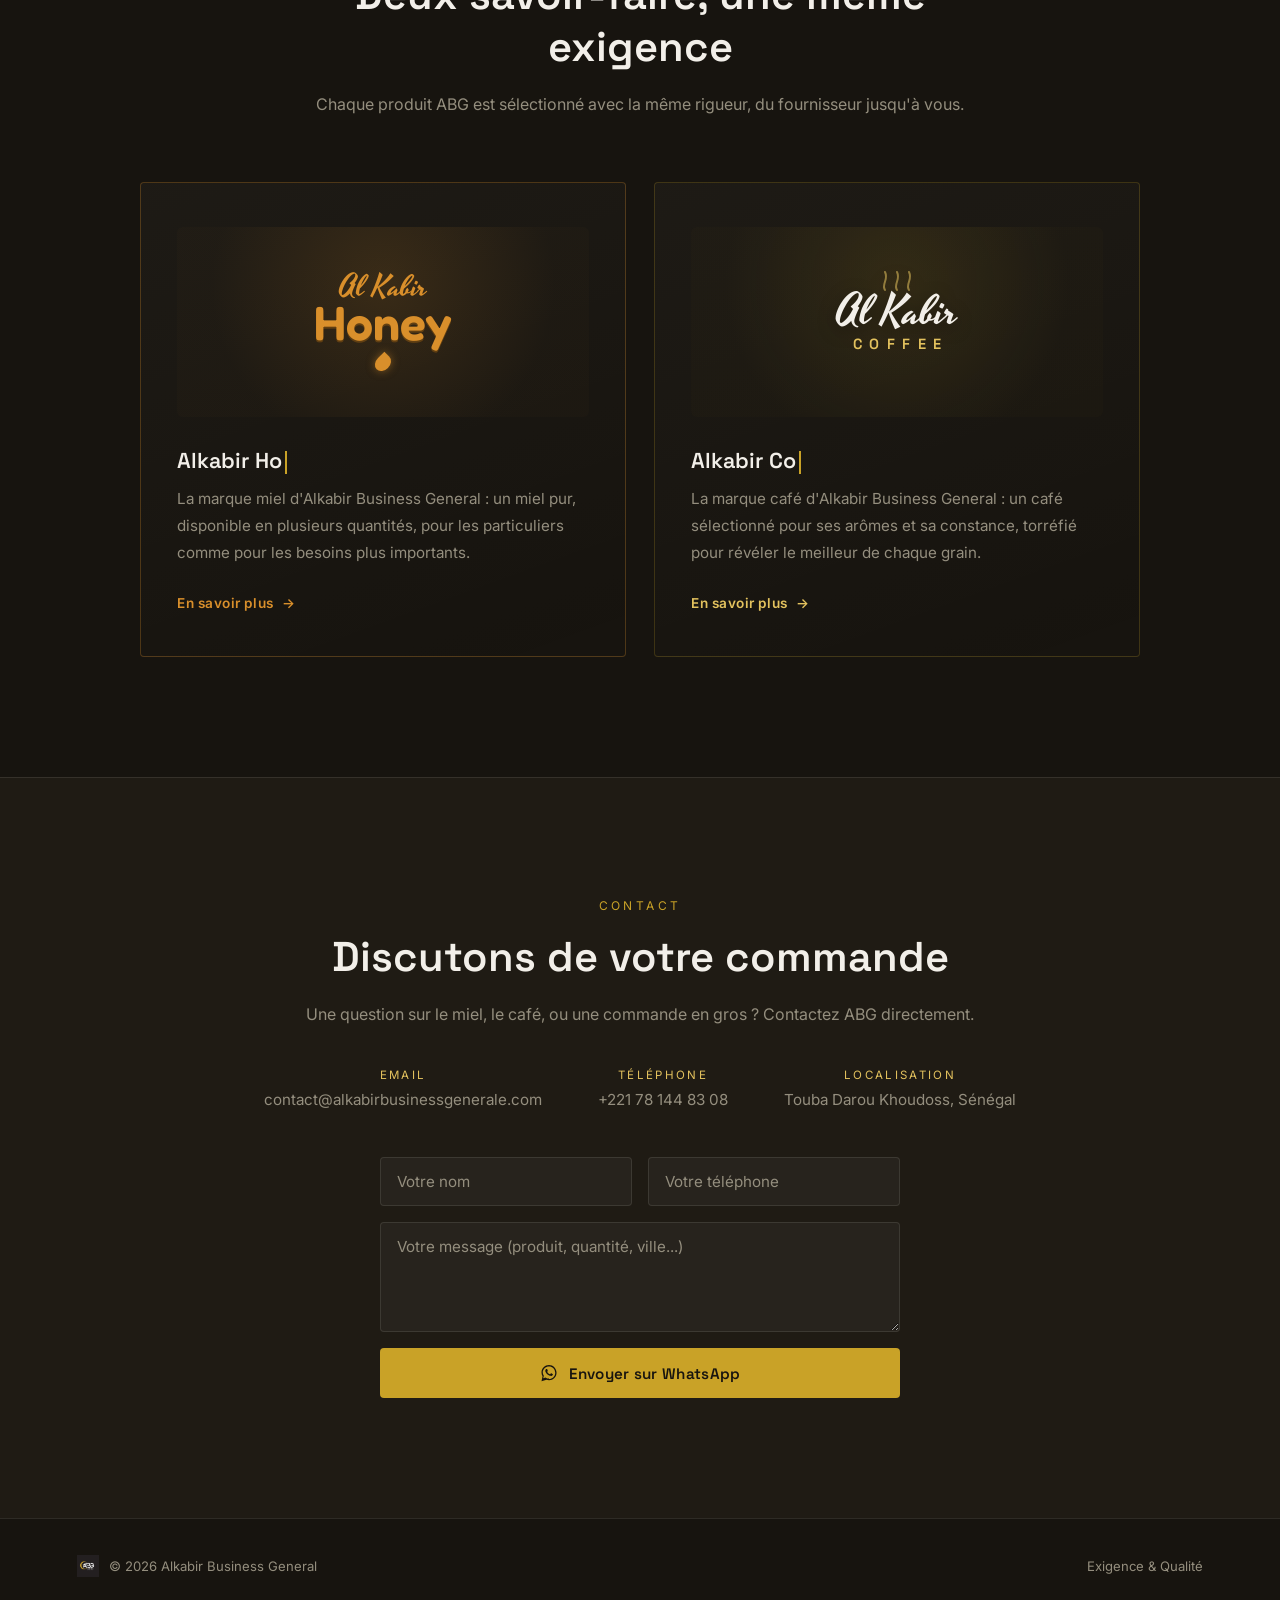
==== commit b94d037e: "Update print statement from 'Hello' to 'Goodbye'" ====
--- a/index.html
+++ b/index.html
@@ -170,126 +170,3 @@
 <script src="script.js"></script>
 </body>
 </html>
-
-<header id="site-header">
-  <div class="brand">
-    <img src="ABG.jpeg" alt="l-image-de-ABG">
-    <span>Alkabir Business General</span>
-  </div>
-  <nav id="mainNav">
-    <ul>
-      <li><a href="#accueil"><span class="nav-index">01</span>Accueil</a></li>
-      <li><a href="#services"><span class="nav-index">02</span>Services</a></li>
-      <li><a href="#contact"><span class="nav-index">03</span>Contact</a></li>
-    </ul>
-  </nav>
-  <button id="navToggle" aria-label="Ouvrir le menu" aria-expanded="false">
-    <span></span><span></span><span></span>
-  </button>
-</header>
-<div id="mobileMenu">
-  <ul>
-    <li><a href="#accueil">Accueil</a></li>
-    <li><a href="#services">Services</a></li>
-    <li><a href="#contact">Contact</a></li>
-  </ul>
-</div>
-
-<section class="hero" id="accueil">
-  <div class="crescent"></div>
-  <span class="eyebrow">Miel &amp; Café — Qualité &amp; Confiance</span>
-  <div class="type-wrap">
-    <div class="type-abg" id="typeAbg"><span id="typeAbgText"></span><span class="cursor" id="cursor1">&nbsp;</span></div>
-    <span class="type-full" id="typeFull"></span>
-  </div>
-  <p class="tagline" id="tagline">
-    ABG — Alkabir Business General est une maison qui construit des marques pensées pour résoudre
-    de vrais besoins : la qualité, la confiance et l'exigence, portées par des enseignes comme
-    Alkabir Honey et Alkabir Coffee, avec d'autres univers à venir.
-  </p>
-  <div class="scroll-cue" id="scrollCue">
-    <span>Découvrir</span>
-    <span class="stick"></span>
-  </div>
-</section>
-
-<section id="accueil-about">
-  <div class="about-grid">
-    <div>
-      <h3>Qui est ABG ?</h3>
-      <p>
-        Alkabir Business General est une maison mère fondée sur une idée simple : résoudre les
-        problèmes de ses clients en créant des marques exigeantes, chacune experte dans son domaine.
-      </p>
-      <p>
-        Sous cette bannière grandissent aujourd'hui Alkabir Honey, pour le miel, et Alkabir Coffee,
-        pour le café, deux premières enseignes d'une famille de marques appelée à s'agrandir.
-      </p>
-    </div>
-    <div class="about-mark">
-      <img src="[data-uri]" alt="Emblème ABG">
-    </div>
-  </div>
-</section>
-
-<section id="services">
-  <div class="section-head">
-    <span class="kicker">Nos Services</span>
-    <h2>Deux savoir-faire, une même exigence</h2>
-    <p>Chaque produit ABG est sélectionné avec la même rigueur, du fournisseur jusqu'à vous.</p>
-  </div>
-  <div class="cards">
-    <div class="card honey" data-type-target="Alkabir Honey">
-      <div class="mark">
-        <div class="brand-lockup">
-          <span class="script">Al Kabir</span>
-          <span class="big">Honey</span>
-          <span class="drop"></span>
-        </div>
-      </div>
-      <h3><span class="type-card" id="typeHoney"></span><span class="card-cursor">&nbsp;</span></h3>
-      <p>La marque miel d'Alkabir Business General : un miel pur, disponible en plusieurs quantités, pour les particuliers comme pour les besoins plus importants.</p>
-      <a class="link" href="#contact">En savoir plus <span class="arrow">→</span></a>
-    </div>
-    <div class="card coffee" data-type-target="Alkabir Coffee">
-      <div class="mark">
-        <div class="brand-lockup">
-          <svg class="steam" viewBox="0 0 60 26">
-            <path d="M18 24 c-4 -6 4 -10 0 -18"/>
-            <path d="M30 24 c-4 -6 4 -10 0 -18"/>
-            <path d="M42 24 c-4 -6 4 -10 0 -18"/>
-          </svg>
-          <span class="script">Al Kabir</span>
-          <span class="sub">COFFEE</span>
-        </div>
-      </div>
-      <h3><span class="type-card" id="typeCoffee"></span><span class="card-cursor">&nbsp;</span></h3>
-      <p>La marque café d'Alkabir Business General : un café sélectionné pour ses arômes et sa constance, torréfié pour révéler le meilleur de chaque grain.</p>
-      <a class="link" href="#contact">En savoir plus <span class="arrow">→</span></a>
-    </div>
-  </div>
-</section>
-
-<section id="contact">
-  <div class="section-head">
-    <span class="kicker">Contact</span>
-    <h2>Discutons de votre commande</h2>
-    <p>Une question sur le miel, le café, ou une commande en gros ? Contactez ABG directement.</p>
-  </div>
-  <div class="contact-row">
-    <div><span>Email</span>alkabirbusnessgenerale.com</div>
-    <div><span>Téléphone</span>+221 78 144 83 08</div>
-    <div><span>Localisation</span>Touba Darou Khoudoss, Sénégal</div>
-  </div>
-</section>
-
-<footer>
-  <div class="brand-mini">
-    <img src="ABG.jpeg" alt="L-image-de-ABG">
-    <span>© 2026 Alkabir Business General</span>
-  </div>
-  <span>Exigence &amp; Qualité</span>
-</footer>
-<script src="script.js"></script>
-</body>
-</html>
--- a/style.css
+++ b/style.css
@@ -9,6 +9,18 @@
     --honey: #D98F2B;
     --line: rgba(242,239,233,0.10);
   }
+  [data-theme="light"]{
+    --bg: #FBFAF7;
+    --bg-soft: #F0EEE6;
+    --gold: #C9A227;
+    --gold-light: #9C7A17;
+    --cream: #163731;
+    --grey: #5C665F;
+    --coffee: #2B1D14;
+    --honey: #B96E17;
+    --line: rgba(22,55,49,0.14);
+  }
+  body{transition:background-color .35s ease, color .35s ease;}
   *{box-sizing:border-box; margin:0; padding:0;}
   html{scroll-behavior:smooth;}
   body{
@@ -36,6 +48,9 @@
     backdrop-filter:blur(10px);
     border-bottom:1px solid var(--line);
     padding:12px 6vw;
+  }
+  [data-theme="light"] header.scrolled{
+    background:rgba(251,250,247,0.92);
   }
   .brand{display:flex; align-items:center; gap:12px;}
   .brand img{height:42px; width:auto; display:block; transition:height .35s ease;}
@@ -90,6 +105,9 @@
     transition:transform .4s cubic-bezier(.4,0,.2,1);
     display:flex; align-items:center;
   }
+  [data-theme="light"] #mobileMenu{
+    background:rgba(251,250,247,0.98);
+  }
   #mobileMenu.open{transform:translateX(0);}
   #mobileMenu ul{list-style:none; width:100%; padding:0 12vw;}
   #mobileMenu li{border-bottom:1px solid var(--line);}
@@ -98,6 +116,25 @@
     font-family:'Space Grotesk', sans-serif;
     font-size:1.4rem; font-weight:600; color:var(--cream);
   }
+
+  /* ---------- THEME TOGGLE ---------- */
+  .theme-toggle{
+    width:38px; height:38px;
+    border-radius:50%;
+    border:1px solid var(--line);
+    background:transparent;
+    display:flex; align-items:center; justify-content:center;
+    color:var(--cream);
+    cursor:pointer;
+    margin-left:28px;
+    transition:border-color .25s ease, transform .25s ease;
+    flex-shrink:0;
+  }
+  .theme-toggle:hover{border-color:var(--gold); transform:rotate(12deg);}
+  .theme-toggle svg{width:18px; height:18px;}
+  .theme-toggle .icon-moon{display:none;}
+  [data-theme="light"] .theme-toggle .icon-sun{display:none;}
+  [data-theme="light"] .theme-toggle .icon-moon{display:block;}
 
   /* ---------- HERO ---------- */
   .hero{
@@ -374,6 +411,62 @@
   }
   .contact-row div span{display:block; color:var(--gold-light); font-size:0.72rem; letter-spacing:0.2em; text-transform:uppercase; margin-bottom:8px;}
 
+  /* ---------- CONTACT FORM ---------- */
+  .contact-form{
+    max-width:520px;
+    margin:48px auto 0;
+    display:flex;
+    flex-direction:column;
+    gap:16px;
+    text-align:left;
+  }
+  .contact-form .form-row{
+    display:grid;
+    grid-template-columns:1fr 1fr;
+    gap:16px;
+  }
+  .contact-form input,
+  .contact-form textarea{
+    width:100%;
+    background:rgba(242,239,233,0.04);
+    border:1px solid var(--line);
+    border-radius:4px;
+    padding:14px 16px;
+    color:var(--cream);
+    font-family:'Inter', sans-serif;
+    font-size:0.95rem;
+    transition:border-color .25s ease, background .25s ease;
+  }
+  .contact-form textarea{resize:vertical; min-height:110px;}
+  .contact-form input::placeholder,
+  .contact-form textarea::placeholder{color:var(--grey);}
+  .contact-form input:focus,
+  .contact-form textarea:focus{
+    outline:none;
+    border-color:var(--gold);
+    background:rgba(242,239,233,0.07);
+  }
+  .btn-whatsapp{
+    display:inline-flex; align-items:center; justify-content:center; gap:10px;
+    background:var(--gold);
+    color:var(--bg);
+    border:none;
+    border-radius:4px;
+    padding:15px 24px;
+    font-family:'Space Grotesk', sans-serif;
+    font-weight:600;
+    font-size:0.95rem;
+    letter-spacing:0.02em;
+    cursor:pointer;
+    transition:background .25s ease, transform .25s ease;
+  }
+  .btn-whatsapp:hover{background:var(--gold-light); transform:translateY(-2px);}
+  .btn-whatsapp .wa-icon{width:20px; height:20px;}
+
+  @media (max-width:520px){
+    .contact-form .form-row{grid-template-columns:1fr;}
+  }
+
   /* ---------- FOOTER ---------- */
   footer{
     padding:36px 6vw;
@@ -388,6 +481,7 @@
   @media (max-width:760px){
     nav ul{display:none;}
     #navToggle{display:flex;}
+    .theme-toggle{margin-left:12px;}
     .about-grid{grid-template-columns:1fr; text-align:center;}
     .about-mark{order:-1;}
     .cards{grid-template-columns:1fr;}
@@ -401,4 +495,4 @@
     .tagline{transition:none;}
     .coffee .brand-lockup .steam path,
     .honey .brand-lockup .drop{animation:none;}
-  }+  }
--- a/style.css
+++ b/style.css
@@ -9,6 +9,18 @@
     --honey: #D98F2B;
     --line: rgba(242,239,233,0.10);
   }
+  [data-theme="light"]{
+    --bg: #FBFAF7;
+    --bg-soft: #F0EEE6;
+    --gold: #C9A227;
+    --gold-light: #9C7A17;
+    --cream: #163731;
+    --grey: #5C665F;
+    --coffee: #2B1D14;
+    --honey: #B96E17;
+    --line: rgba(22,55,49,0.14);
+  }
+  body{transition:background-color .35s ease, color .35s ease;}
   *{box-sizing:border-box; margin:0; padding:0;}
   html{scroll-behavior:smooth;}
   body{
@@ -36,6 +48,9 @@
     backdrop-filter:blur(10px);
     border-bottom:1px solid var(--line);
     padding:12px 6vw;
+  }
+  [data-theme="light"] header.scrolled{
+    background:rgba(251,250,247,0.92);
   }
   .brand{display:flex; align-items:center; gap:12px;}
   .brand img{height:42px; width:auto; display:block; transition:height .35s ease;}
@@ -90,6 +105,9 @@
     transition:transform .4s cubic-bezier(.4,0,.2,1);
     display:flex; align-items:center;
   }
+  [data-theme="light"] #mobileMenu{
+    background:rgba(251,250,247,0.98);
+  }
   #mobileMenu.open{transform:translateX(0);}
   #mobileMenu ul{list-style:none; width:100%; padding:0 12vw;}
   #mobileMenu li{border-bottom:1px solid var(--line);}
@@ -98,6 +116,25 @@
     font-family:'Space Grotesk', sans-serif;
     font-size:1.4rem; font-weight:600; color:var(--cream);
   }
+
+  /* ---------- THEME TOGGLE ---------- */
+  .theme-toggle{
+    width:38px; height:38px;
+    border-radius:50%;
+    border:1px solid var(--line);
+    background:transparent;
+    display:flex; align-items:center; justify-content:center;
+    color:var(--cream);
+    cursor:pointer;
+    margin-left:28px;
+    transition:border-color .25s ease, transform .25s ease;
+    flex-shrink:0;
+  }
+  .theme-toggle:hover{border-color:var(--gold); transform:rotate(12deg);}
+  .theme-toggle svg{width:18px; height:18px;}
+  .theme-toggle .icon-moon{display:none;}
+  [data-theme="light"] .theme-toggle .icon-sun{display:none;}
+  [data-theme="light"] .theme-toggle .icon-moon{display:block;}
 
   /* ---------- HERO ---------- */
   .hero{
@@ -374,6 +411,62 @@
   }
   .contact-row div span{display:block; color:var(--gold-light); font-size:0.72rem; letter-spacing:0.2em; text-transform:uppercase; margin-bottom:8px;}
 
+  /* ---------- CONTACT FORM ---------- */
+  .contact-form{
+    max-width:520px;
+    margin:48px auto 0;
+    display:flex;
+    flex-direction:column;
+    gap:16px;
+    text-align:left;
+  }
+  .contact-form .form-row{
+    display:grid;
+    grid-template-columns:1fr 1fr;
+    gap:16px;
+  }
+  .contact-form input,
+  .contact-form textarea{
+    width:100%;
+    background:rgba(242,239,233,0.04);
+    border:1px solid var(--line);
+    border-radius:4px;
+    padding:14px 16px;
+    color:var(--cream);
+    font-family:'Inter', sans-serif;
+    font-size:0.95rem;
+    transition:border-color .25s ease, background .25s ease;
+  }
+  .contact-form textarea{resize:vertical; min-height:110px;}
+  .contact-form input::placeholder,
+  .contact-form textarea::placeholder{color:var(--grey);}
+  .contact-form input:focus,
+  .contact-form textarea:focus{
+    outline:none;
+    border-color:var(--gold);
+    background:rgba(242,239,233,0.07);
+  }
+  .btn-whatsapp{
+    display:inline-flex; align-items:center; justify-content:center; gap:10px;
+    background:var(--gold);
+    color:var(--bg);
+    border:none;
+    border-radius:4px;
+    padding:15px 24px;
+    font-family:'Space Grotesk', sans-serif;
+    font-weight:600;
+    font-size:0.95rem;
+    letter-spacing:0.02em;
+    cursor:pointer;
+    transition:background .25s ease, transform .25s ease;
+  }
+  .btn-whatsapp:hover{background:var(--gold-light); transform:translateY(-2px);}
+  .btn-whatsapp .wa-icon{width:20px; height:20px;}
+
+  @media (max-width:520px){
+    .contact-form .form-row{grid-template-columns:1fr;}
+  }
+
   /* ---------- FOOTER ---------- */
   footer{
     padding:36px 6vw;
@@ -388,6 +481,7 @@
   @media (max-width:760px){
     nav ul{display:none;}
     #navToggle{display:flex;}
+    .theme-toggle{margin-left:12px;}
     .about-grid{grid-template-columns:1fr; text-align:center;}
     .about-mark{order:-1;}
     .cards{grid-template-columns:1fr;}
@@ -401,4 +495,4 @@
     .tagline{transition:none;}
     .coffee .brand-lockup .steam path,
     .honey .brand-lockup .drop{animation:none;}
-  }+  }
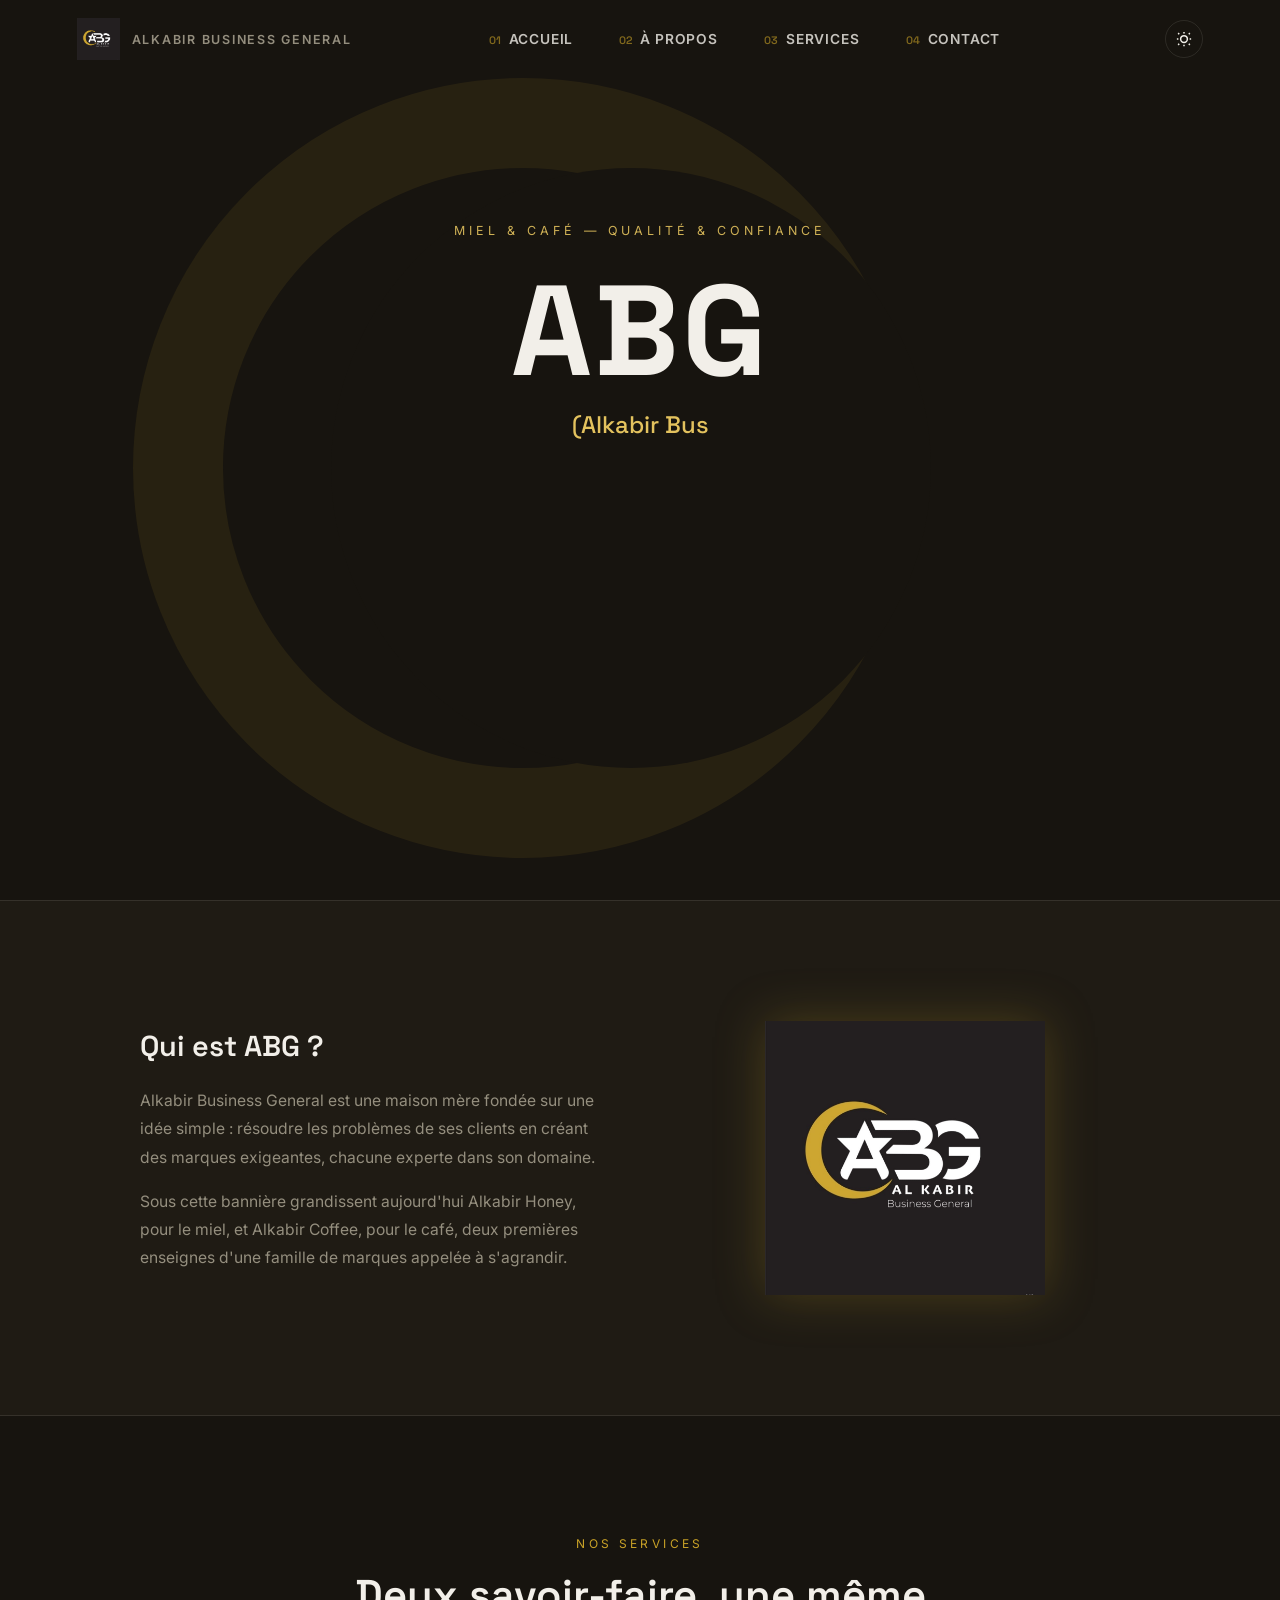
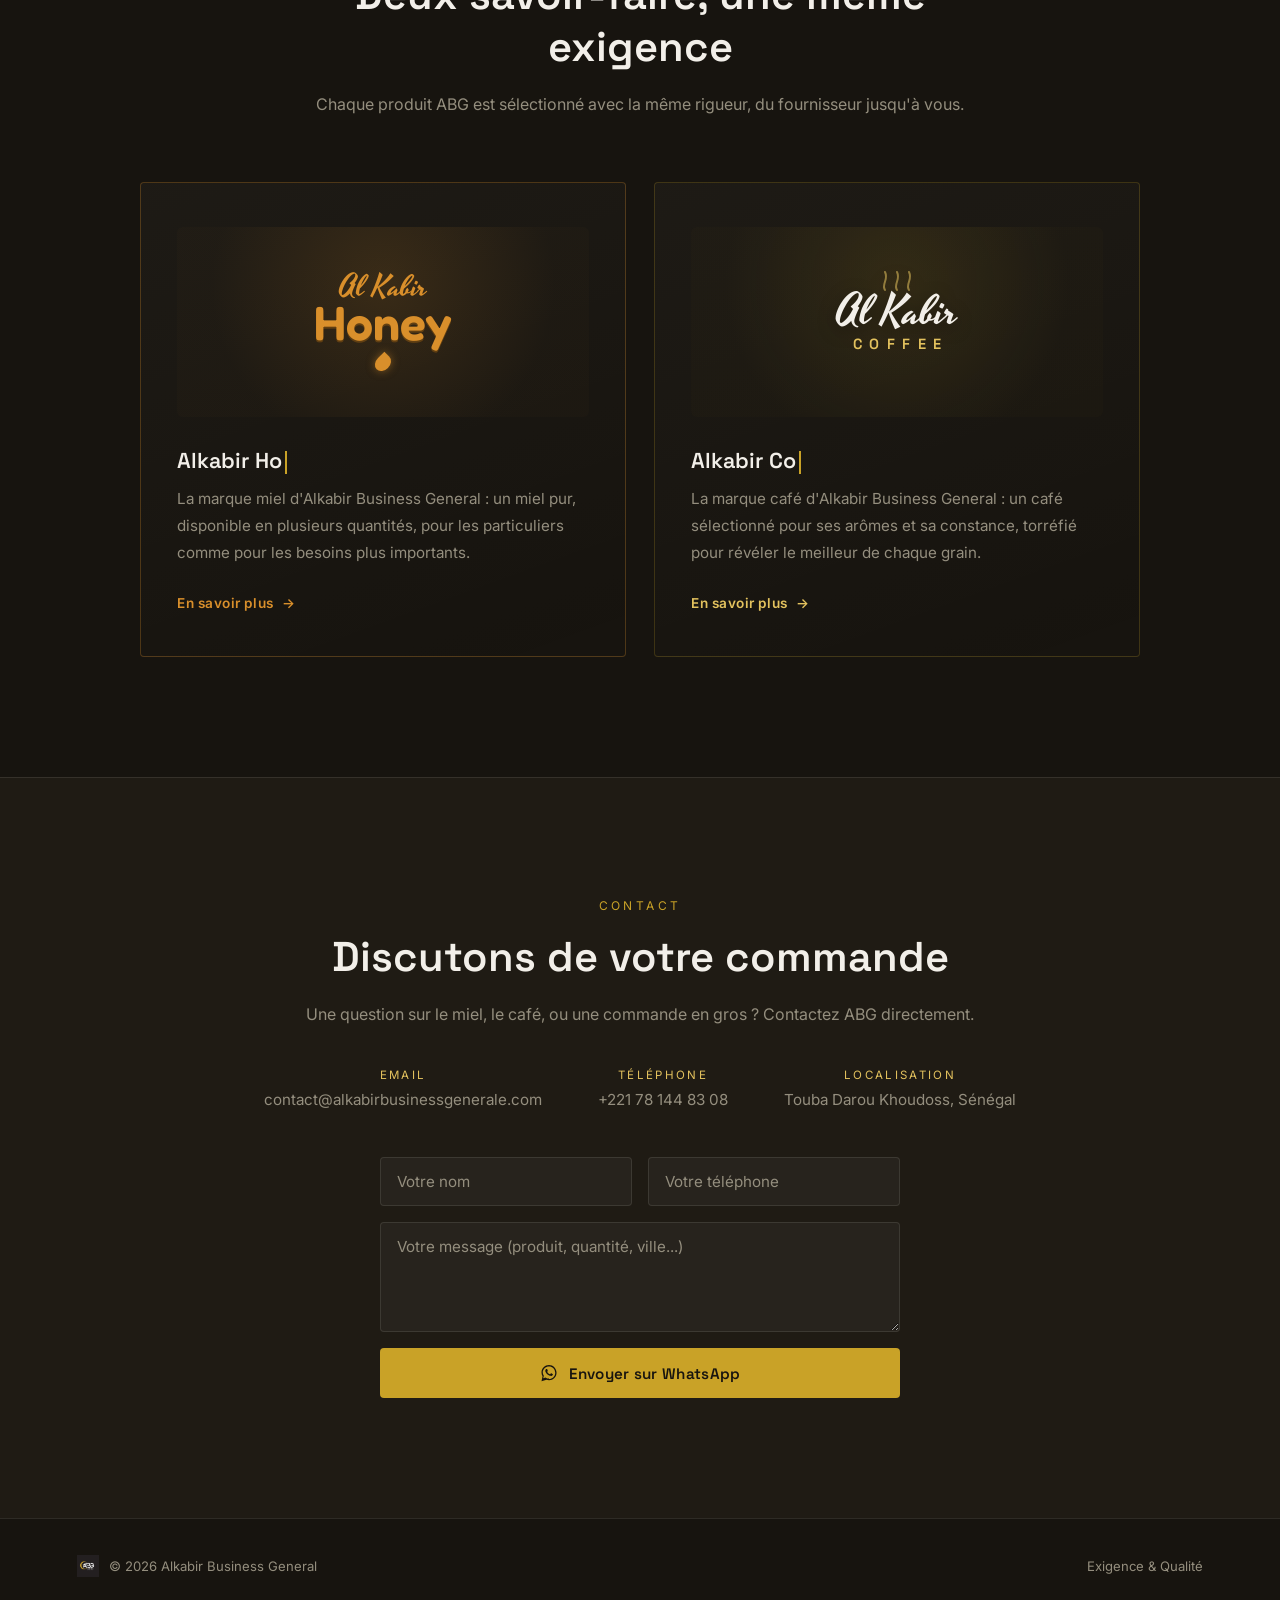
==== commit 605af2d5: "Remove duplicate head section in index.html" ====
--- a/index.html
+++ b/index.html
@@ -1,15 +1,3 @@
-<!DOCTYPE html>
-<html lang="fr">
-<head>
-<meta charset="UTF-8">
-<meta name="viewport" content="width=device-width, initial-scale=1.0">
-<title>ABG — Alkabir Business General</title>
-<link rel="preconnect" href="https://fonts.googleapis.com">
-<link rel="preconnect" href="https://fonts.gstatic.com" crossorigin>
-<link href="https://fonts.googleapis.com/css2?family=Space+Grotesk:wght@400;500;600;700&family=Inter:wght@400;500;600&family=Yesteryear&family=Fredoka:wght@500;600;700&display=swap" rel="stylesheet">
-<link rel="stylesheet" href="style.css">
-</head>
-<body>
 <!DOCTYPE html>
 <html lang="fr">
 <head>
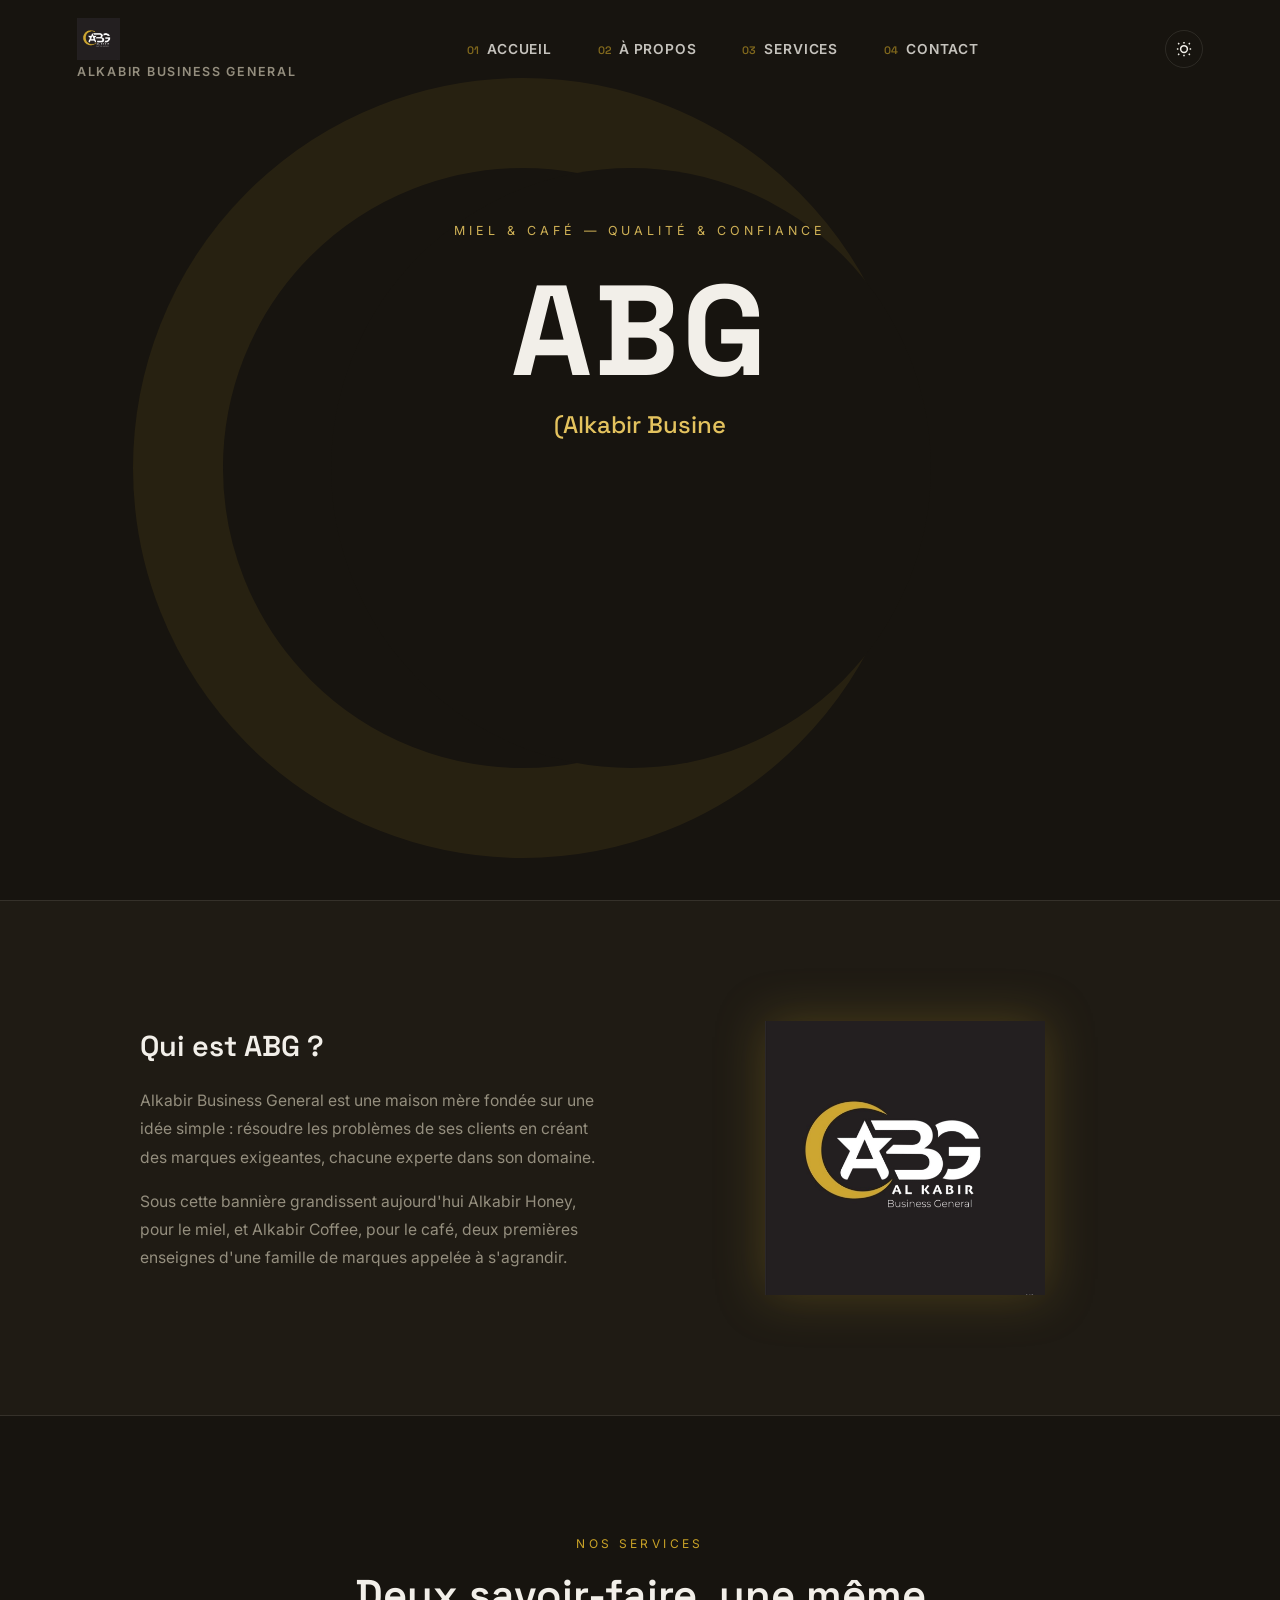
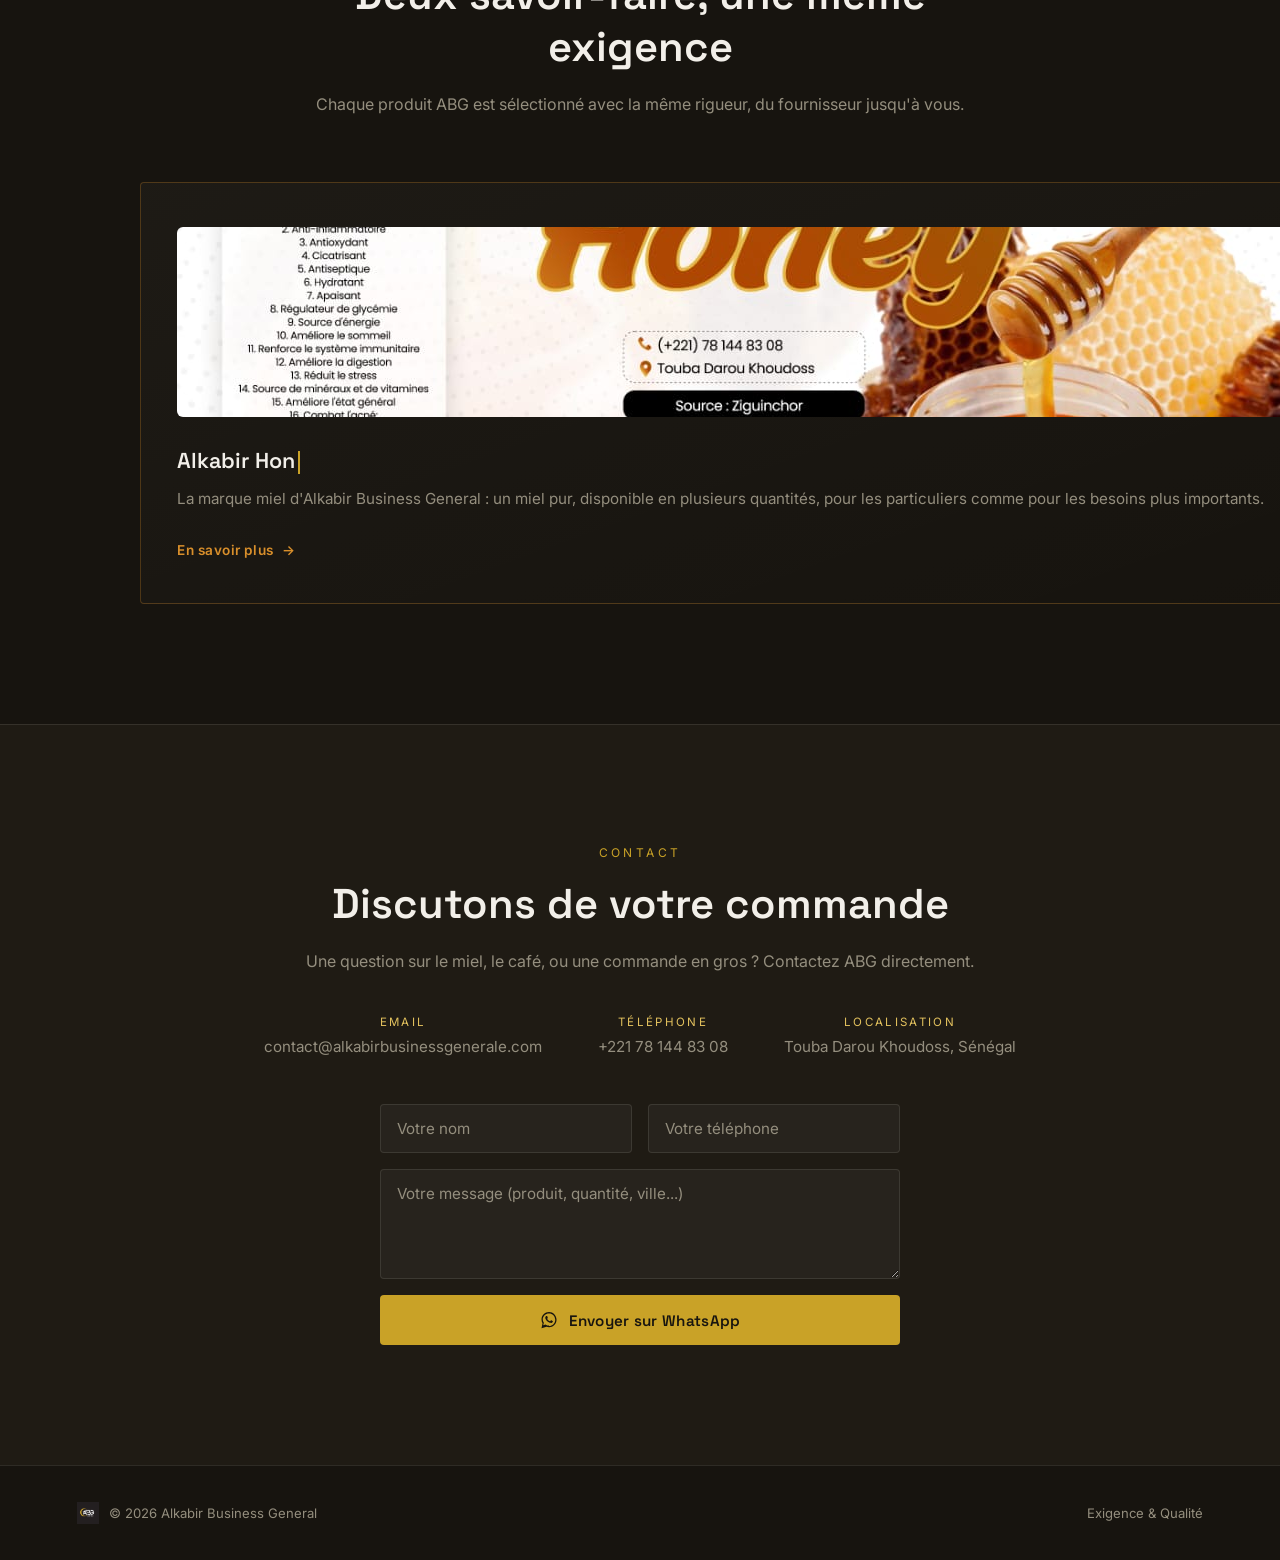
==== commit 60c90c89: "Enhance index.html with reveal class for animations Added reveal class to various elements for anima" ====
--- a/index.html
+++ b/index.html
@@ -7,7 +7,7 @@
 <meta name="description" content="Alkabir Business General (ABG) : miel et café de qualité, avec Alkabir Honey et Alkabir Coffee. Basé à Touba Darou Khoudoss, Sénégal.">
 <link rel="preconnect" href="https://fonts.googleapis.com">
 <link rel="preconnect" href="https://fonts.gstatic.com" crossorigin>
-<link href="https://fonts.googleapis.com/css2?family=Space+Grotesk:wght@400;500;600;700&family=Inter:wght@400;500;600&family=Yesteryear&family=Fredoka:wght@500;600;700&display=swap" rel="stylesheet">
+<link href="https://fonts.googleapis.com/css2?family=Space+Grotesk:wght@400;500;600;700&family=Inter:wght@400;500;600&family=Yesteryear&family=Fredoka:wght@500;600;700&family=Amiri:wght@400;700&display=swap" rel="stylesheet">
 <link rel="stylesheet" href="style.css">
 <script>
   (function(){
@@ -20,8 +20,13 @@
 
 <header id="site-header">
   <div class="brand">
-    <img src="ABG.jpeg" alt="Logo ABG — Alkabir Business General" class="brand-logo">
-    <span>Alkabir Business General</span>
+    <div class="brand-row">
+      <img src="ABG.jpeg" alt="Logo ABG — Alkabir Business General" class="brand-logo">
+      <span>Alkabir Business General</span>
+    </div>
+    <div class="bismillah-wrap">
+      <span id="bismillahText" class="bismillah" dir="rtl" lang="ar"></span>
+    </div>
   </div>
   <nav id="mainNav">
     <ul>
@@ -68,7 +73,7 @@
 
 <section id="accueil-about">
   <div class="about-grid">
-    <div>
+    <div class="reveal">
       <h3>Qui est ABG ?</h3>
       <p>
         Alkabir Business General est une maison mère fondée sur une idée simple : résoudre les
@@ -79,42 +84,30 @@
         pour le café, deux premières enseignes d'une famille de marques appelée à s'agrandir.
       </p>
     </div>
-    <div class="about-mark">
+    <div class="about-mark reveal">
       <img src="ABG.jpeg" alt="Emblème ABG" class="brand-logo">
     </div>
   </div>
 </section>
 
 <section id="services">
-  <div class="section-head">
+  <div class="section-head reveal">
     <span class="kicker">Nos Services</span>
     <h2>Deux savoir-faire, une même exigence</h2>
     <p>Chaque produit ABG est sélectionné avec la même rigueur, du fournisseur jusqu'à vous.</p>
   </div>
   <div class="cards">
-    <div class="card honey" data-type-target="Alkabir Honey">
+    <div class="card honey reveal" data-type-target="Alkabir Honey">
       <div class="mark">
-        <div class="brand-lockup">
-          <span class="script">Al Kabir</span>
-          <span class="big">Honey</span>
-          <span class="drop"></span>
-        </div>
+        <img src="honey-poster.jpeg" alt="Al Kabir Honey" class="brand-mark-img">
       </div>
       <h3><span class="type-card" id="typeHoney"></span><span class="card-cursor">&nbsp;</span></h3>
       <p>La marque miel d'Alkabir Business General : un miel pur, disponible en plusieurs quantités, pour les particuliers comme pour les besoins plus importants.</p>
       <a class="link" href="#contact">En savoir plus <span class="arrow">→</span></a>
     </div>
-    <div class="card coffee" data-type-target="Alkabir Coffee">
+    <div class="card coffee reveal" data-type-target="Alkabir Coffee">
       <div class="mark">
-        <div class="brand-lockup">
-          <svg class="steam" viewBox="0 0 60 26">
-            <path d="M18 24 c-4 -6 4 -10 0 -18"/>
-            <path d="M30 24 c-4 -6 4 -10 0 -18"/>
-            <path d="M42 24 c-4 -6 4 -10 0 -18"/>
-          </svg>
-          <span class="script">Al Kabir</span>
-          <span class="sub">COFFEE</span>
-        </div>
+        <img src="coffee-poster.jpeg" alt="Al Kabir Coffee" class="brand-mark-img">
       </div>
       <h3><span class="type-card" id="typeCoffee"></span><span class="card-cursor">&nbsp;</span></h3>
       <p>La marque café d'Alkabir Business General : un café sélectionné pour ses arômes et sa constance, torréfié pour révéler le meilleur de chaque grain.</p>
@@ -124,18 +117,18 @@
 </section>
 
 <section id="contact">
-  <div class="section-head">
+  <div class="section-head reveal">
     <span class="kicker">Contact</span>
     <h2>Discutons de votre commande</h2>
     <p>Une question sur le miel, le café, ou une commande en gros ? Contactez ABG directement.</p>
   </div>
-  <div class="contact-row">
+  <div class="contact-row reveal">
     <div><span>Email</span><a href="mailto:contact@alkabirbusinessgenerale.com">contact@alkabirbusinessgenerale.com</a></div>
     <div><span>Téléphone</span>+221 78 144 83 08</div>
     <div><span>Localisation</span>Touba Darou Khoudoss, Sénégal</div>
   </div>
 
-  <form id="contactForm" class="contact-form" novalidate>
+  <form id="contactForm" class="contact-form reveal" novalidate>
     <div class="form-row">
       <input type="text" id="cf-name" name="name" placeholder="Votre nom" required>
       <input type="tel" id="cf-phone" name="phone" placeholder="Votre téléphone" required>
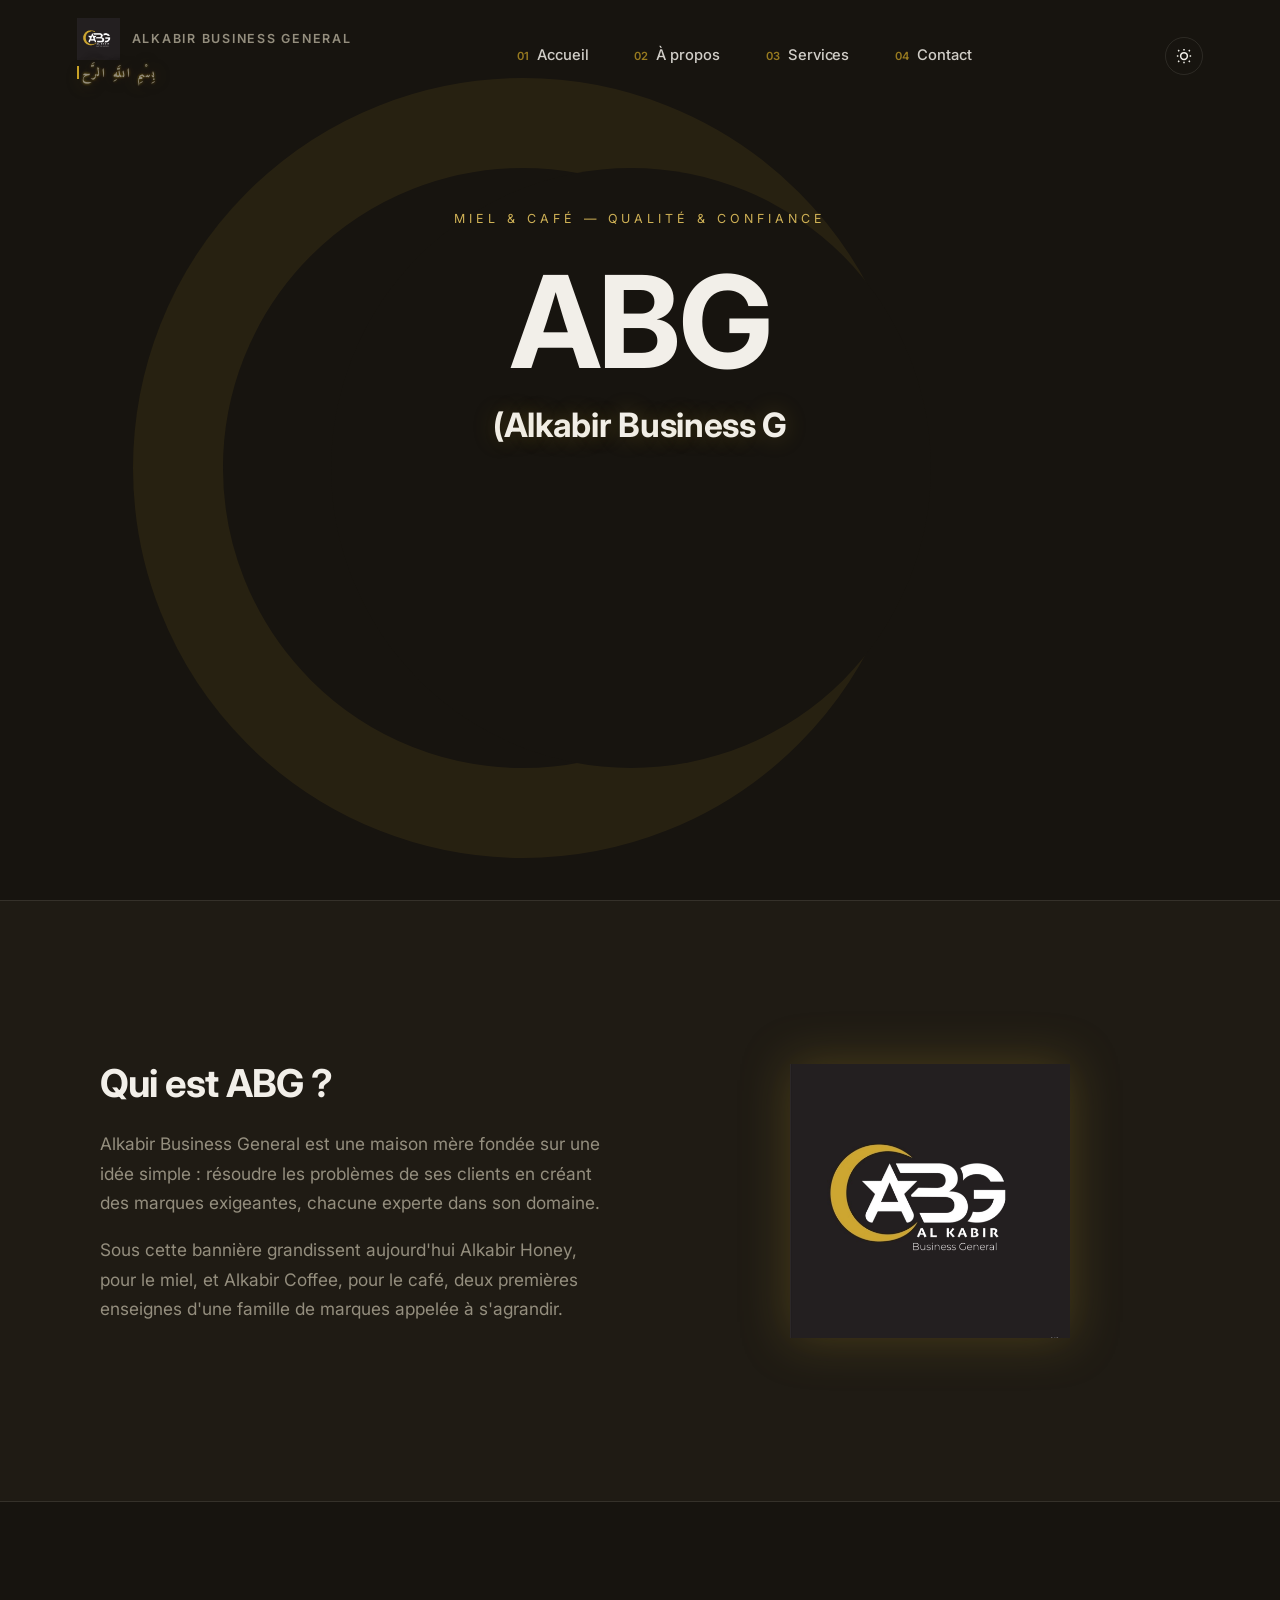
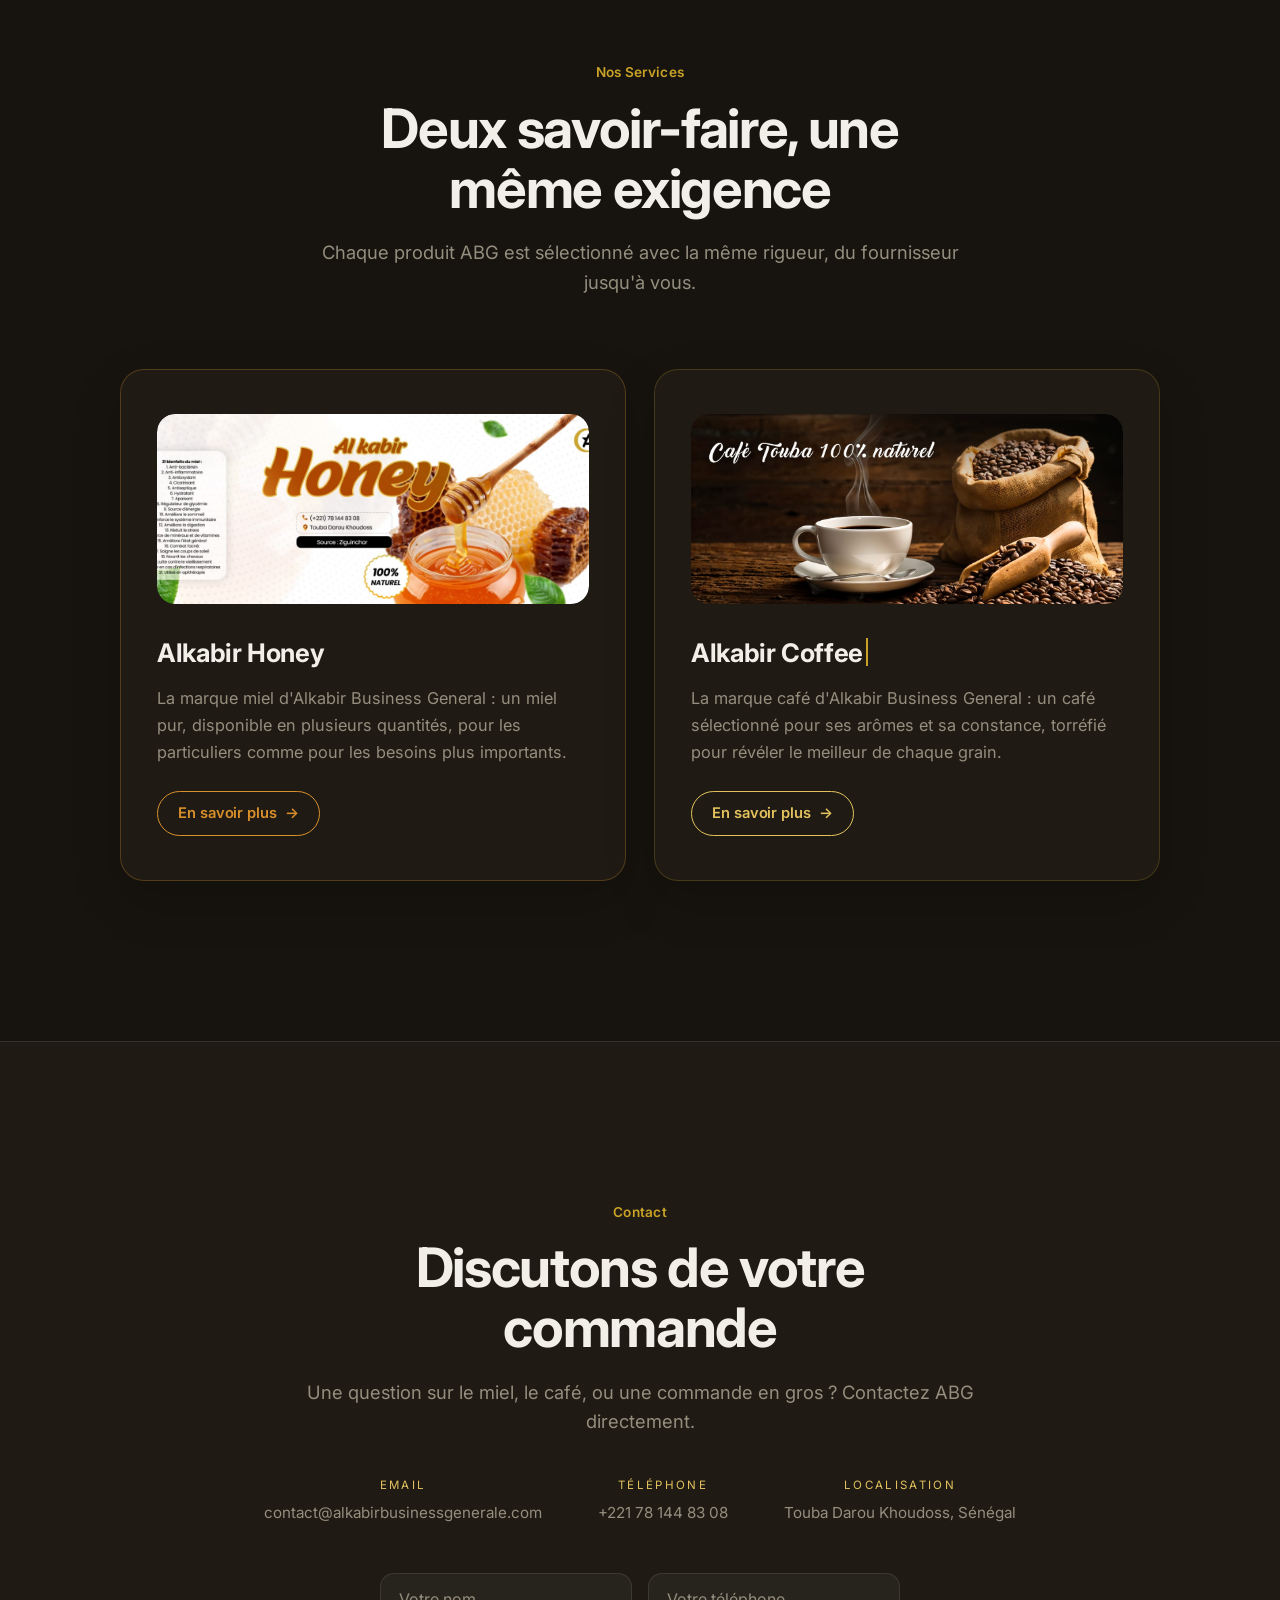
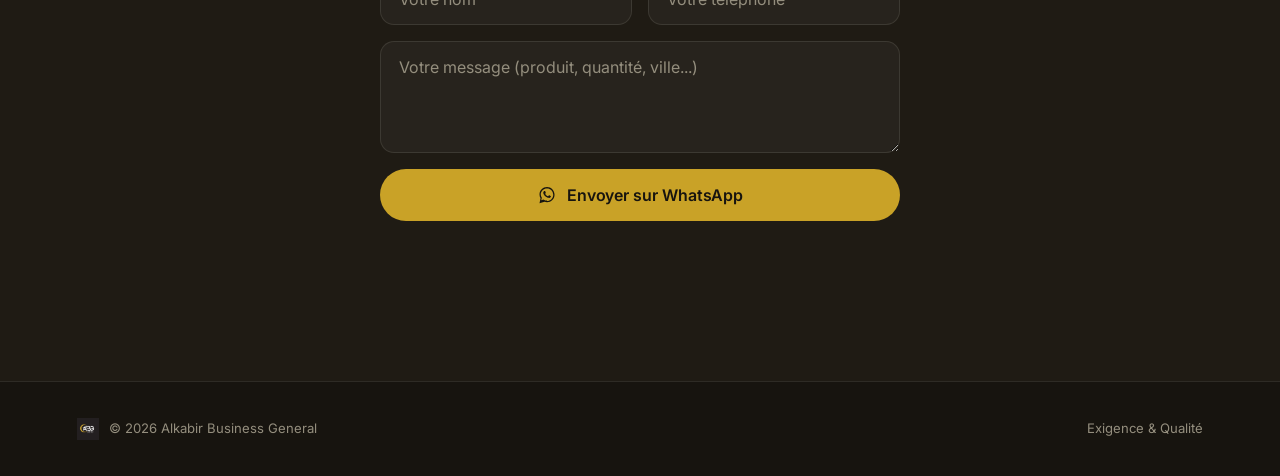
==== commit 20ea2211: "Update link href for coffee information" ====
--- a/index.html
+++ b/index.html
@@ -111,7 +111,7 @@
       </div>
       <h3><span class="type-card" id="typeCoffee"></span><span class="card-cursor">&nbsp;</span></h3>
       <p>La marque café d'Alkabir Business General : un café sélectionné pour ses arômes et sa constance, torréfié pour révéler le meilleur de chaque grain.</p>
-      <a class="link" href="#contact">En savoir plus <span class="arrow">→</span></a>
+      <a class="link" href="#A-coffee">En savoir plus <span class="arrow">→</span></a>
     </div>
   </div>
 </section>
--- a/style.css
+++ b/style.css
@@ -1,4 +1,4 @@
-  :root{
+:root{
     --bg: #17140F;
     --bg-soft: #1F1B14;
     --gold: #C9A227;
@@ -8,17 +8,18 @@
     --coffee: #2B1D14;
     --honey: #D98F2B;
     --line: rgba(242,239,233,0.10);
+    --font-sans: -apple-system, BlinkMacSystemFont, 'SF Pro Display', 'SF Pro Text', 'Inter', 'Segoe UI', sans-serif;
   }
   [data-theme="light"]{
     --bg: #FBFAF7;
     --bg-soft: #F0EEE6;
     --gold: #C9A227;
     --gold-light: #9C7A17;
-    --cream: #163731;
-    --grey: #5C665F;
+    --cream: #214948;
+    --grey: #4C6260;
     --coffee: #2B1D14;
     --honey: #B96E17;
-    --line: rgba(22,55,49,0.14);
+    --line: rgba(33,73,72,0.16);
   }
   body{transition:background-color .35s ease, color .35s ease;}
   *{box-sizing:border-box; margin:0; padding:0;}
@@ -26,13 +27,23 @@
   body{
     background:var(--bg);
     color:var(--cream);
-    font-family:'Inter', sans-serif;
+    font-family:var(--font-sans);
+    line-height:1.5;
     overflow-x:hidden;
   }
   h1,h2,h3, .display{
-    font-family:'Space Grotesk', sans-serif;
+    font-family:var(--font-sans);
+    letter-spacing:-0.02em;
   }
   a{color:inherit; text-decoration:none;}
+
+  /* ---------- SCROLL REVEAL (esprit Apple) ---------- */
+  .reveal{
+    opacity:0;
+    transform:translateY(28px);
+    transition:opacity .9s cubic-bezier(.2,.7,.2,1), transform .9s cubic-bezier(.2,.7,.2,1);
+  }
+  .reveal.in-view{opacity:1; transform:translateY(0);}
 
   /* ---------- NAV ---------- */
   header{
@@ -52,22 +63,55 @@
   [data-theme="light"] header.scrolled{
     background:rgba(251,250,247,0.92);
   }
-  .brand{display:flex; align-items:center; gap:12px;}
+  .brand{display:flex; flex-direction:column; align-items:flex-start; gap:6px; min-width:0;}
+  .brand-row{display:flex; align-items:center; gap:12px;}
   .brand img{height:42px; width:auto; display:block; transition:height .35s ease;}
   header.scrolled .brand img{height:34px;}
   .brand span{font-weight:600; letter-spacing:0.14em; font-size:0.78rem; color:var(--grey); text-transform:uppercase;}
+
+  .bismillah-wrap{
+    width:100%;
+    display:flex;
+    min-height:1.7em;
+  }
+  .bismillah{
+    font-family:'Amiri', 'Traditional Arabic', serif;
+    font-weight:700;
+    font-size:clamp(1rem, 2.6vw, 1.4rem);
+    color:var(--gold);
+    direction:rtl;
+    line-height:1.35;
+    text-shadow:0 0 16px rgba(201,162,39,0.55), 0 0 3px rgba(201,162,39,0.7);
+    letter-spacing:0.01em;
+  }
+  .bismillah::after{
+    content:'';
+    display:inline-block;
+    width:2px; height:1em;
+    margin-inline-start:3px;
+    background:var(--gold);
+    vertical-align:-0.15em;
+    animation:blink 0.9s steps(1) infinite;
+  }
+  @media (max-width:760px){
+    .bismillah{font-size:0.95rem;}
+  }
+  @media (max-width:480px){
+    .bismillah{font-size:0.82rem; line-height:1.5;}
+  }
   nav ul{list-style:none; display:flex; gap:46px;}
   nav a{
-    font-size:0.86rem; font-weight:600; color:var(--cream); opacity:0.8;
+    font-family:var(--font-sans);
+    font-size:0.92rem; font-weight:500; color:var(--cream); opacity:0.85;
     position:relative; padding-bottom:4px;
-    letter-spacing:0.06em; text-transform:uppercase;
+    letter-spacing:-0.005em; text-transform:none;
     display:inline-flex; align-items:baseline; gap:8px;
     transition:opacity .25s ease;
   }
   nav a .nav-index{
-    font-family:'Space Grotesk', sans-serif;
-    font-size:0.68rem; font-weight:600;
-    color:var(--gold); opacity:0.75;
+    font-family:var(--font-sans);
+    font-size:0.7rem; font-weight:600;
+    color:var(--gold); opacity:0.85;
     letter-spacing:0;
   }
   nav a::after{
@@ -113,8 +157,9 @@
   #mobileMenu li{border-bottom:1px solid var(--line);}
   #mobileMenu a{
     display:block; padding:22px 0;
-    font-family:'Space Grotesk', sans-serif;
+    font-family:var(--font-sans);
     font-size:1.4rem; font-weight:600; color:var(--cream);
+    letter-spacing:-0.01em;
   }
 
   /* ---------- THEME TOGGLE ---------- */
@@ -169,14 +214,14 @@
   }
   .type-wrap{
     z-index:2;
-    font-family:'Space Grotesk', sans-serif;
+    font-family:var(--font-sans);
     font-weight:700;
     line-height:1.05;
   }
   .type-abg{
     font-size:clamp(3.2rem, 11vw, 8rem);
     color:var(--cream);
-    letter-spacing:0.02em;
+    letter-spacing:-0.02em;
   }
   .type-abg .cursor{
     display:inline-block; width:0.09em; margin-left:6px;
@@ -184,11 +229,13 @@
   }
   .type-full{
     display:block;
-    font-size:clamp(1rem, 2.6vw, 1.5rem);
-    font-weight:500;
-    color:var(--gold-light);
-    margin-top:14px;
+    font-size:clamp(1.4rem, 3.6vw, 2.1rem);
+    font-weight:700;
+    letter-spacing:-0.01em;
+    color:var(--cream);
+    margin-top:18px;
     min-height:1.6em;
+    text-shadow:0 0 22px rgba(201,162,39,0.25);
   }
   @keyframes blink{50%{opacity:0;}}
   .letter-pop{
@@ -233,14 +280,19 @@
   @keyframes drip{0%{top:-100%;} 60%{top:100%;} 100%{top:100%;}}
 
   /* ---------- SECTION helpers ---------- */
-  section{padding:120px 6vw;}
-  .section-head{max-width:680px; margin:0 auto 64px; text-align:center;}
+  section{padding:160px 6vw;}
+  .section-head{max-width:680px; margin:0 auto 72px; text-align:center;}
   .section-head .kicker{
-    display:block; font-size:0.75rem; letter-spacing:0.28em; text-transform:uppercase;
-    color:var(--gold); margin-bottom:18px;
-  }
-  .section-head h2{font-size:clamp(1.8rem,4vw,2.6rem); font-weight:600; line-height:1.25;}
-  .section-head p{margin-top:18px; color:var(--grey); font-size:1rem; line-height:1.7;}
+    display:block; font-size:0.85rem; letter-spacing:0.02em; text-transform:none;
+    color:var(--gold); margin-bottom:16px;
+    font-family:var(--font-sans); font-weight:600;
+  }
+  .section-head h2{
+    font-size:clamp(2.2rem,5vw,3.4rem); font-weight:700; line-height:1.1;
+    letter-spacing:-0.025em;
+    color:var(--cream);
+  }
+  .section-head p{margin-top:20px; color:var(--grey); font-size:1.15rem; line-height:1.6; font-weight:400;}
 
   /* ---------- ABOUT ---------- */
   #accueil-about{
@@ -249,11 +301,15 @@
     border-bottom:1px solid var(--line);
   }
   .about-grid{
-    max-width:1000px; margin:0 auto;
-    display:grid; grid-template-columns:1fr 1fr; gap:60px; align-items:center;
-  }
-  .about-grid h3{font-size:1.8rem; font-weight:600; margin-bottom:22px; line-height:1.3;}
-  .about-grid p{color:var(--grey); line-height:1.8; margin-bottom:16px; font-size:0.98rem;}
+    max-width:1080px; margin:0 auto;
+    display:grid; grid-template-columns:1fr 1fr; gap:80px; align-items:center;
+  }
+  .about-grid h3{
+    font-size:clamp(1.8rem,3.4vw,2.4rem); font-weight:700; margin-bottom:24px; line-height:1.15;
+    letter-spacing:-0.02em;
+    color:var(--cream);
+  }
+  .about-grid p{color:var(--grey); line-height:1.7; margin-bottom:18px; font-size:1.08rem;}
   .about-mark{
     display:flex; align-items:center; justify-content:center;
     position:relative;
@@ -289,22 +345,24 @@
     scroll-margin-top:90px;
   }
   .cards{
-    max-width:1000px; margin:0 auto;
+    max-width:1040px; margin:0 auto;
     display:grid; grid-template-columns:1fr 1fr; gap:28px;
   }
   .card{
     border:1px solid var(--line);
-    border-radius:4px;
+    border-radius:24px;
     padding:44px 36px;
-    background:linear-gradient(160deg, rgba(242,239,233,0.03), rgba(242,239,233,0));
-    transition:border-color .3s ease, transform .3s ease;
-  }
-  .card:hover{transform:translateY(-4px);}
+    background:var(--bg-soft);
+    box-shadow:0 20px 50px rgba(0,0,0,0.18);
+    transition:border-color .3s ease, transform .35s cubic-bezier(.2,.7,.2,1), box-shadow .35s ease;
+  }
+  [data-theme="light"] .card{box-shadow:0 20px 50px rgba(33,73,72,0.08);}
+  .card:hover{transform:translateY(-6px); box-shadow:0 28px 60px rgba(0,0,0,0.24);}
   .card .mark{
     width:100%; height:190px;
     display:flex; align-items:center; justify-content:center;
     margin-bottom:30px;
-    border-radius:6px;
+    border-radius:18px;
     position:relative;
     overflow:hidden;
   }
@@ -313,6 +371,15 @@
     filter:drop-shadow(0 10px 22px rgba(0,0,0,0.35));
     transition:transform .4s ease;
   }
+  .card .mark img.brand-mark-img{
+    width:100%;
+    height:100%;
+    object-fit:cover;
+    object-position:center;
+    border-radius:18px;
+    transition:transform .4s ease;
+  }
+  .card:hover .mark img.brand-mark-img{transform:scale(1.04);}
   .card:hover .mark svg{transform:translateY(-4px) scale(1.03);}
   .card.honey{border-color:rgba(217,143,43,0.28);}
   .card.honey .mark{background:radial-gradient(circle at 50% 30%, rgba(217,143,43,0.16), rgba(217,143,43,0.02) 70%);}
@@ -381,20 +448,28 @@
     0%,100%{transform:rotate(45deg) translateY(0); opacity:1;}
     50%{transform:rotate(45deg) translateY(6px); opacity:0.6;}
   }
-  .card h3{font-size:1.35rem; font-weight:600; margin-bottom:12px; font-family:'Space Grotesk', sans-serif;}
+  .card h3{font-size:1.6rem; font-weight:700; margin-bottom:12px; font-family:var(--font-sans); letter-spacing:-0.015em;}
   .card-cursor{
     display:inline-block; width:0.08em; margin-left:3px;
     background:var(--gold); animation:blink 0.9s steps(1) infinite;
     height:1.1em; vertical-align:-0.15em;
   }
   .card.animated .card-cursor{display:none;}
-  .card p{color:var(--grey); font-size:0.95rem; line-height:1.75; margin-bottom:26px;}
+  .card p{color:var(--grey); font-size:1.02rem; line-height:1.65; margin-bottom:26px;}
   .card .link{
-    font-size:0.85rem; font-weight:600; letter-spacing:0.04em;
+    font-family:var(--font-sans);
+    font-size:0.92rem; font-weight:600; letter-spacing:-0.005em;
     display:inline-flex; align-items:center; gap:8px;
-  }
+    padding:10px 20px;
+    border-radius:999px;
+    border:1.5px solid currentColor;
+    transition:transform .25s ease, background .25s ease;
+  }
+  .card .link:hover{transform:translateY(-2px);}
   .card.honey .link{color:var(--honey);}
+  .card.honey .link:hover{background:rgba(217,143,43,0.12);}
   .card.coffee .link{color:var(--gold-light);}
+  .card.coffee .link:hover{background:rgba(227,194,94,0.12);}
   .card .link .arrow{transition:transform .25s ease;}
   .card:hover .link .arrow{transform:translateX(5px);}
 
@@ -430,11 +505,11 @@
     width:100%;
     background:rgba(242,239,233,0.04);
     border:1px solid var(--line);
-    border-radius:4px;
-    padding:14px 16px;
-    color:var(--cream);
-    font-family:'Inter', sans-serif;
-    font-size:0.95rem;
+    border-radius:14px;
+    padding:15px 18px;
+    color:var(--cream);
+    font-family:var(--font-sans);
+    font-size:1rem;
     transition:border-color .25s ease, background .25s ease;
   }
   .contact-form textarea{resize:vertical; min-height:110px;}
@@ -451,12 +526,12 @@
     background:var(--gold);
     color:var(--bg);
     border:none;
-    border-radius:4px;
-    padding:15px 24px;
-    font-family:'Space Grotesk', sans-serif;
+    border-radius:999px;
+    padding:16px 28px;
+    font-family:var(--font-sans);
     font-weight:600;
-    font-size:0.95rem;
-    letter-spacing:0.02em;
+    font-size:1rem;
+    letter-spacing:-0.005em;
     cursor:pointer;
     transition:background .25s ease, transform .25s ease;
   }
@@ -495,4 +570,5 @@
     .tagline{transition:none;}
     .coffee .brand-lockup .steam path,
     .honey .brand-lockup .drop{animation:none;}
-  }
+    .reveal{opacity:1 !important; transform:none !important; transition:none !important;}
+  }
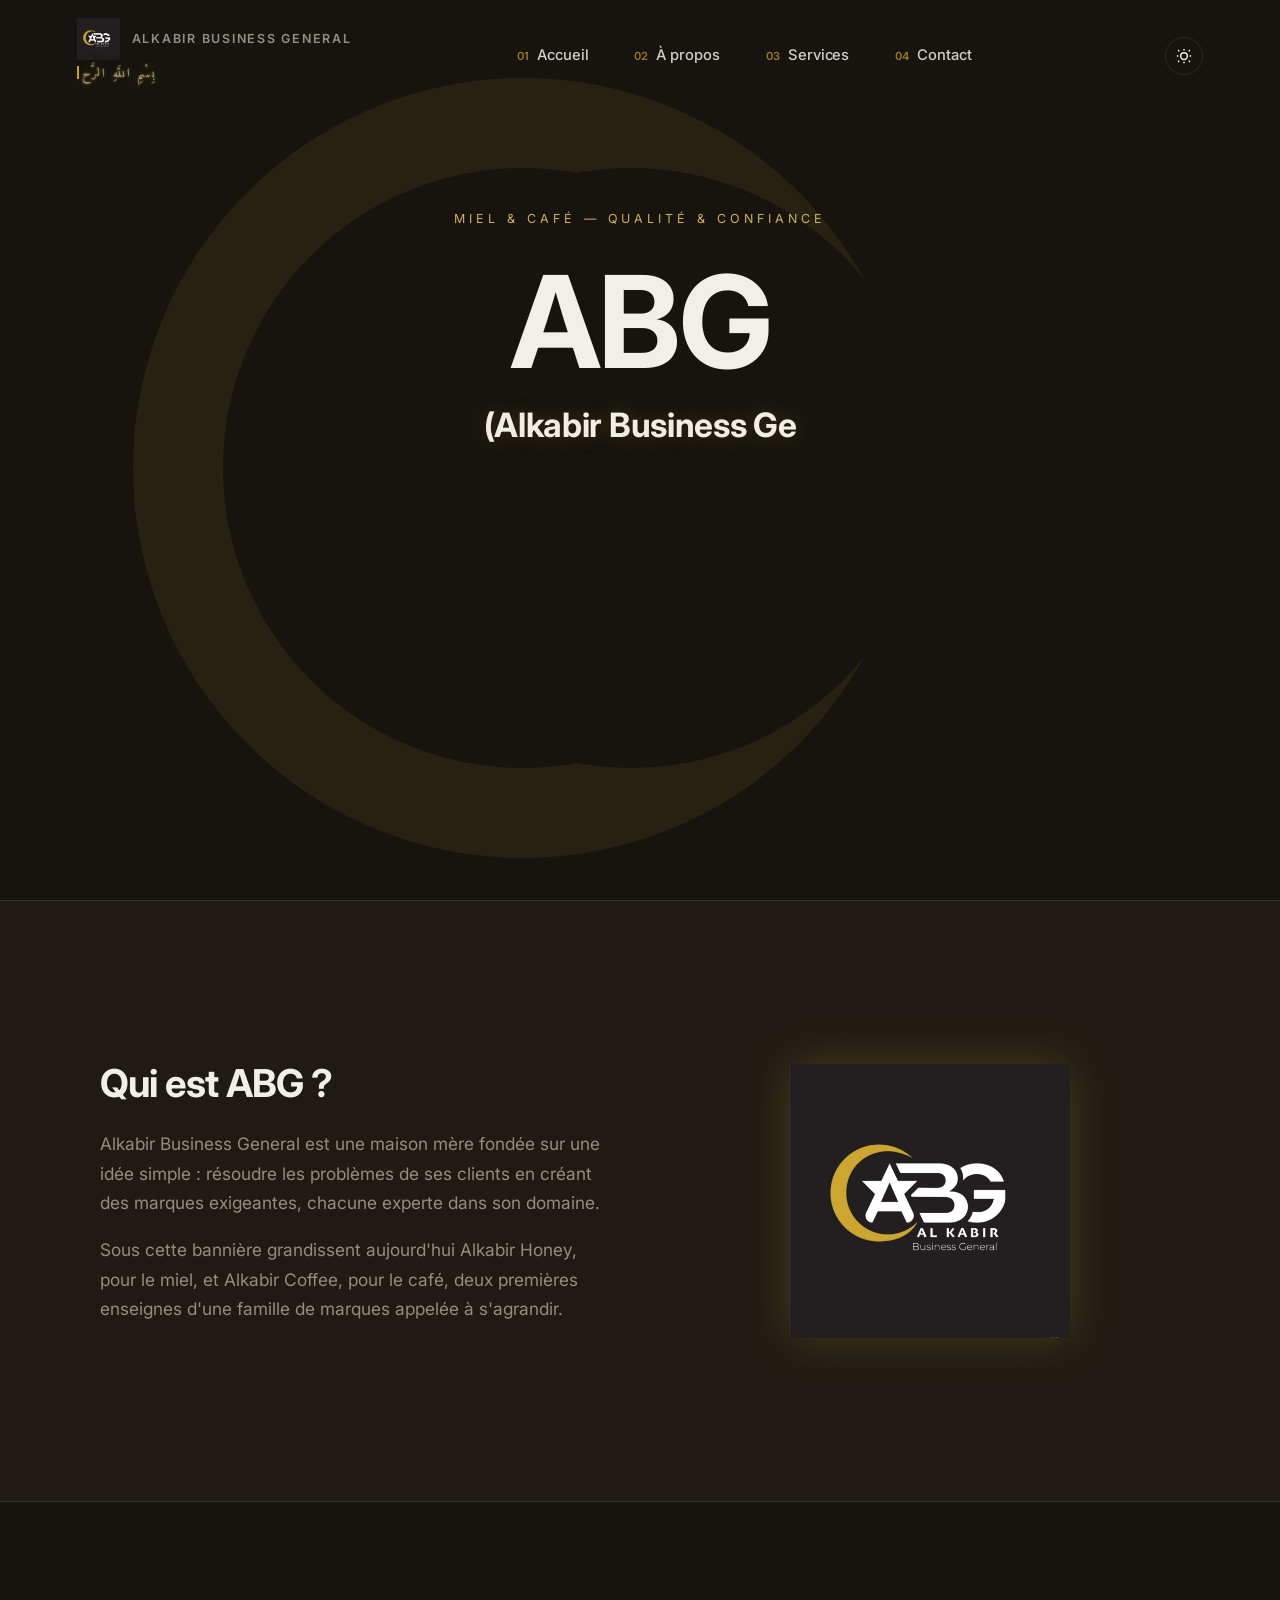
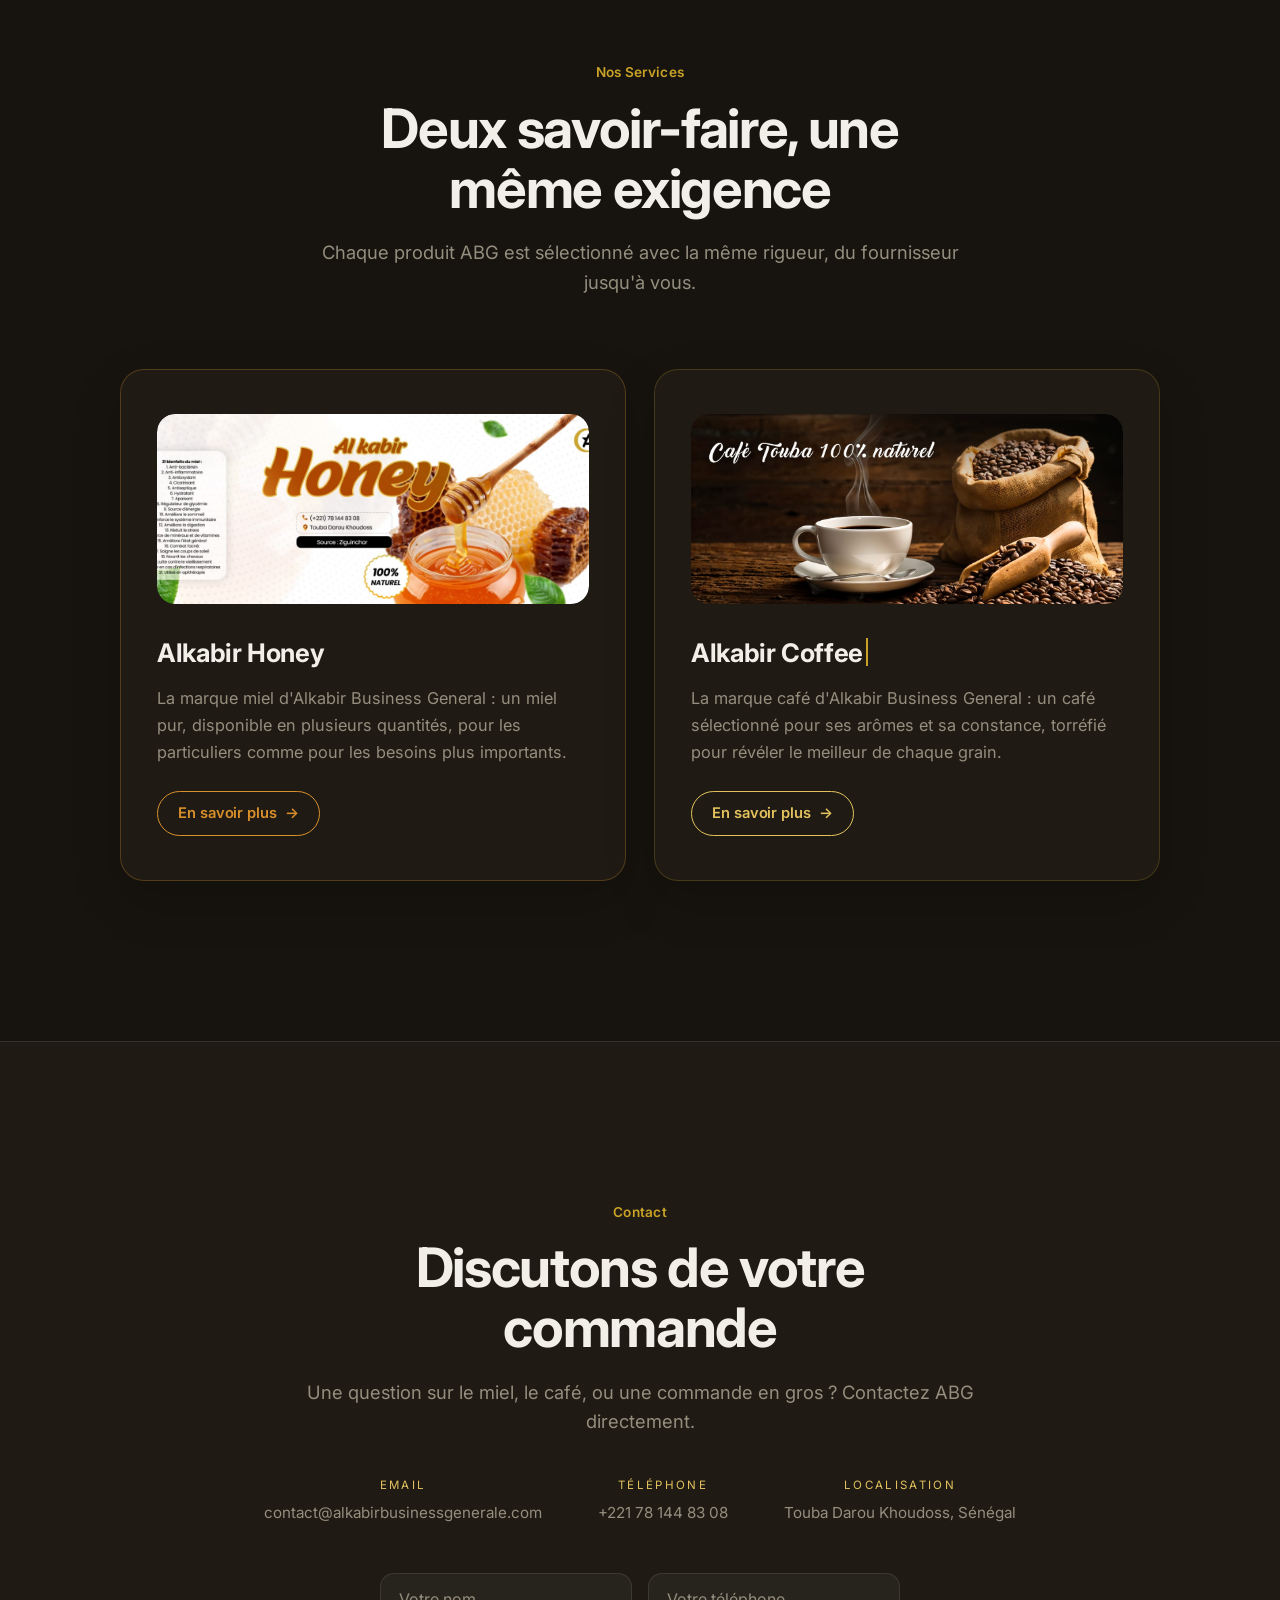
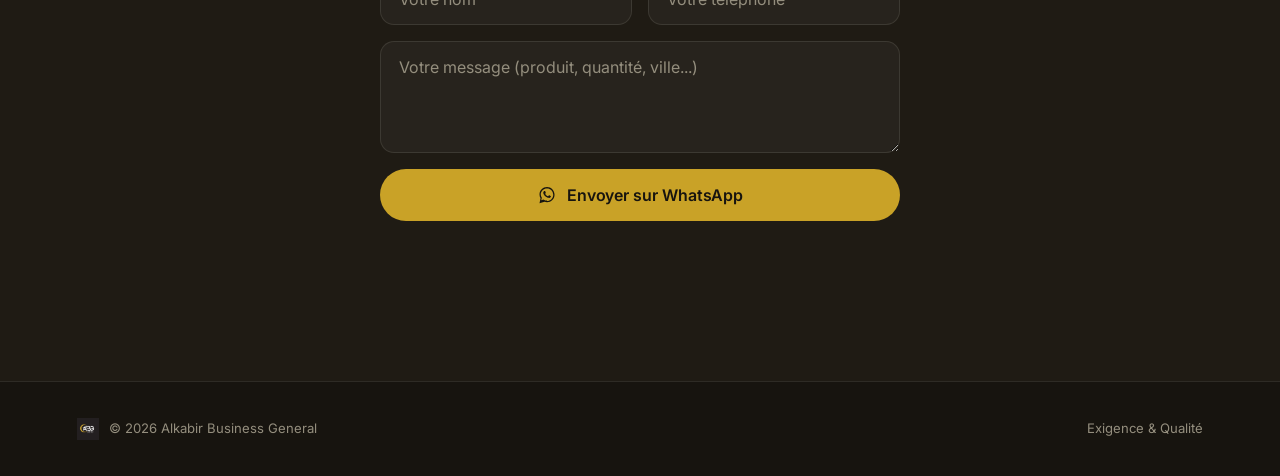
==== commit 6f8fe429: "Update link to point to A-coffee.html" ====
--- a/index.html
+++ b/index.html
@@ -111,7 +111,7 @@
       </div>
       <h3><span class="type-card" id="typeCoffee"></span><span class="card-cursor">&nbsp;</span></h3>
       <p>La marque café d'Alkabir Business General : un café sélectionné pour ses arômes et sa constance, torréfié pour révéler le meilleur de chaque grain.</p>
-      <a class="link" href="#A-coffee">En savoir plus <span class="arrow">→</span></a>
+      <a class="link" href="A-coffee.html">En savoir plus <span class="arrow">→</span></a>
     </div>
   </div>
 </section>
